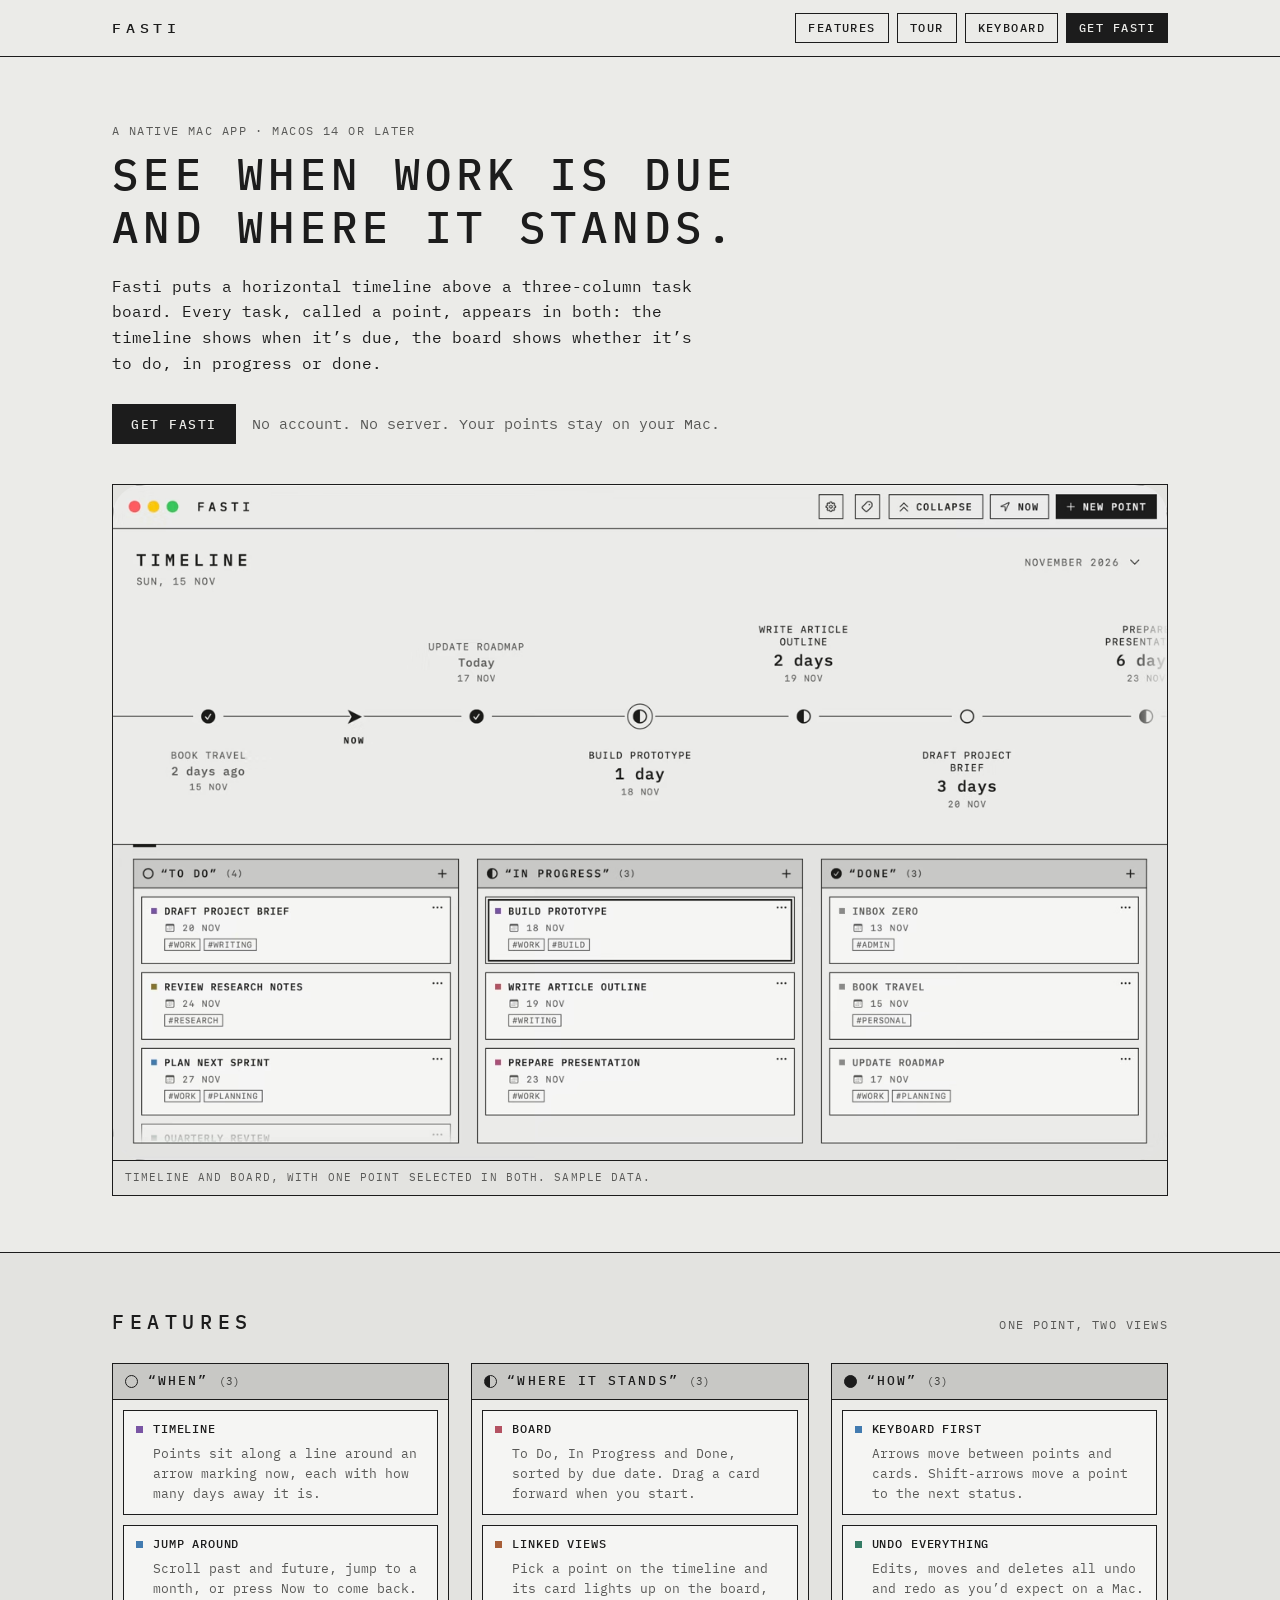
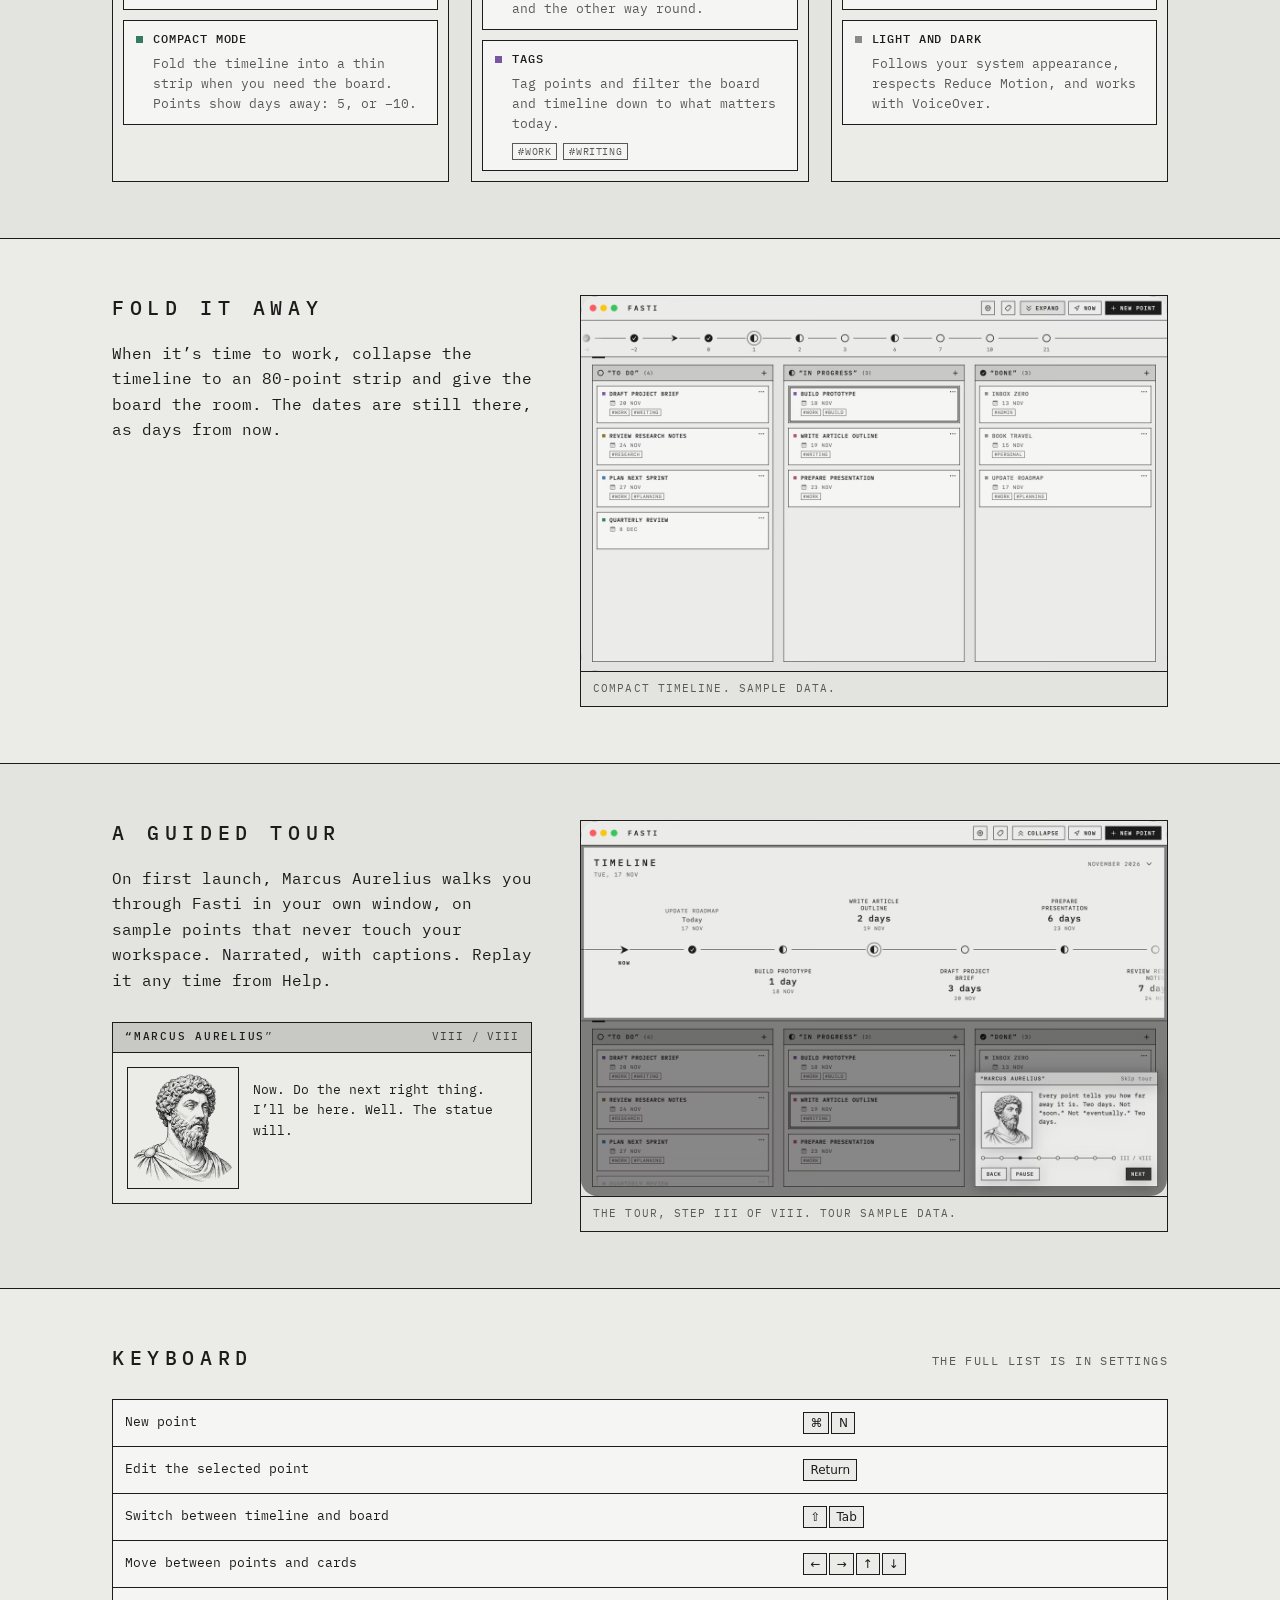
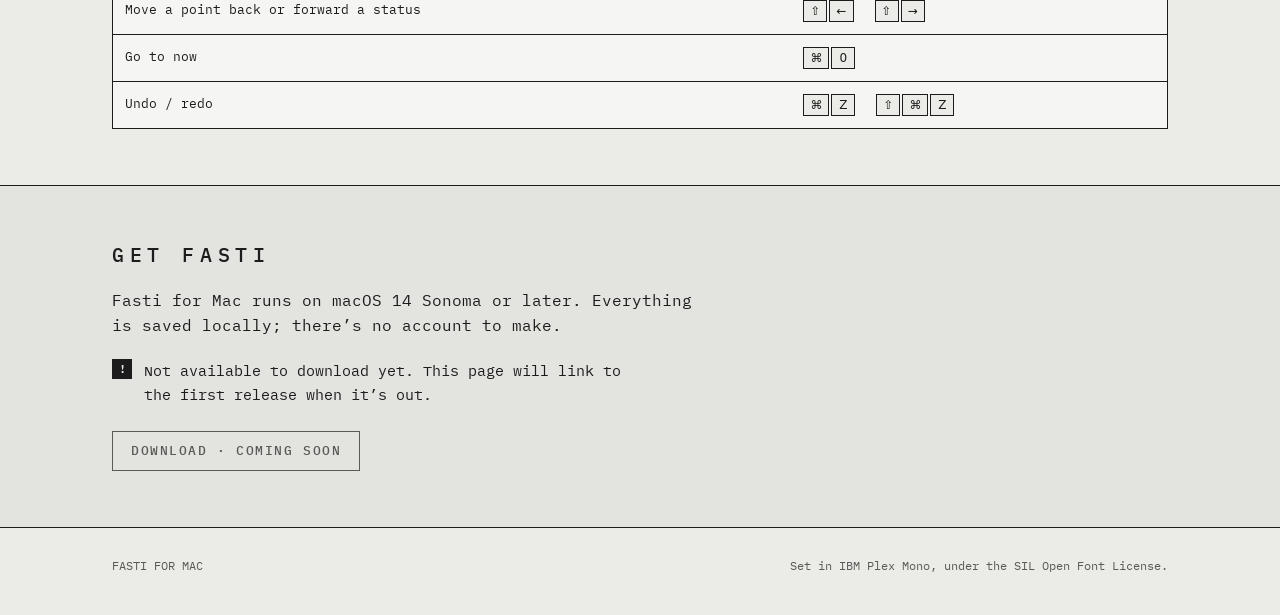
==== index.html @ 8b830833 "Back to the engraved Marcus, now also the icon The Marcus panel shows the engraved bust again, and t" ====
<!doctype html>
<html lang="en-AU">
<head>
  <meta charset="utf-8">
  <meta name="viewport" content="width=device-width, initial-scale=1">
  <title>Fasti for Mac</title>
  <meta name="description" content="Fasti is a native Mac app that puts a timeline and a task board side by side, so you can see when work is due and where it stands.">
  <meta name="theme-color" content="#ebebe8" media="(prefers-color-scheme: light)">
  <meta name="theme-color" content="#151515" media="(prefers-color-scheme: dark)">
  <link rel="canonical" href="https://dennisgrellmann.github.io/fasti/">
  <meta property="og:title" content="Fasti for Mac">
  <meta property="og:description" content="See when work is due and where it stands. A timeline and a task board in one native Mac app.">
  <meta property="og:type" content="website">
  <meta property="og:url" content="https://dennisgrellmann.github.io/fasti/">
  <meta property="og:site_name" content="Fasti for Mac">
  <meta property="og:locale" content="en_AU">
  <meta property="og:image" content="https://dennisgrellmann.github.io/fasti/assets/img/og-image.png">
  <meta property="og:image:type" content="image/png">
  <meta property="og:image:width" content="1200">
  <meta property="og:image:height" content="630">
  <meta property="og:image:alt" content="Fasti for Mac: “See when work is due and where it stands”, beside the app's timeline and board">
  <meta name="twitter:card" content="summary_large_image">
  <link rel="icon" type="image/png" href="assets/img/favicon-64.png">
  <link rel="apple-touch-icon" href="assets/img/apple-touch-icon.png">
  <link rel="preload" href="assets/fonts/IBMPlexMono-Regular-Latin1.woff2" as="font" type="font/woff2" crossorigin>
  <link rel="preload" href="assets/fonts/IBMPlexMono-Medium-Latin1.woff2" as="font" type="font/woff2" crossorigin>
  <link rel="stylesheet" href="assets/css/site.css">
</head>
<body>
  <a class="skip" href="#main">Skip to content</a>

  <header class="topbar">
    <div class="wrap">
      <a class="wordmark" href="./" aria-label="Fasti for Mac, home">Fasti</a>
      <nav aria-label="Sections">
        <a class="button" href="#features">Features</a>
        <a class="button" href="#tour">Tour</a>
        <a class="button" href="#keyboard">Keyboard</a>
        <a class="button prominent" href="#download">Get Fasti</a>
      </nav>
    </div>
  </header>

  <main id="main" tabindex="-1">
    <section class="hero">
      <div class="wrap">
        <p class="eyebrow">A native Mac app · macOS 14 or later</p>
        <h1>See when work is due and where it stands.</h1>
        <p class="lede">Fasti puts a horizontal timeline above a three-column task board. Every task, called a point, appears in both: the timeline shows when it’s due, the board shows whether it’s to do, in progress or done.</p>
        <div class="actions">
          <a class="button prominent large" href="#download">Get Fasti</a>
          <span class="muted">No account. No server. Your points stay on your Mac.</span>
        </div>
        <figure class="shot">
          <picture>
            <source media="(prefers-color-scheme: dark)" type="image/avif" srcset="assets/img/shots/board-dark-1280.avif 1280w, assets/img/shots/board-dark-2560.avif 2560w" sizes="(min-width: 1120px) 1056px, calc(100vw - 32px)">
            <source media="(prefers-color-scheme: dark)" srcset="assets/img/shots/board-dark-1280.png">
            <source type="image/avif" srcset="assets/img/shots/board-light-1280.avif 1280w, assets/img/shots/board-light-2560.avif 2560w" sizes="(min-width: 1120px) 1056px, calc(100vw - 32px)">
            <img src="assets/img/shots/board-light-1280.png" width="1280" height="820" fetchpriority="high"
                 alt="The Fasti window: a timeline of points such as Build prototype, 1 day, above To Do, In Progress and Done columns of cards. Build prototype is selected, so it is outlined on both the timeline and the board.">
          </picture>
          <figcaption>Timeline and board, with one point selected in both. Sample data.</figcaption>
        </figure>
      </div>
    </section>

    <section id="features" class="board-ground" aria-labelledby="features-title">
      <div class="wrap">
        <div class="section-head">
          <h2 id="features-title">Features</h2>
          <p class="eyebrow">One point, two views</p>
        </div>
        <div class="columns">
          <div class="column">
            <div class="column-head"><span class="marker" aria-hidden="true"></span><h3><span aria-hidden="true">“</span>When<span aria-hidden="true">”</span></h3><span class="count" aria-hidden="true">(3)</span></div>
            <div class="column-body">
              <article class="card"><h4><span class="swatch" style="--swatch: var(--lavender)"></span>Timeline</h4><p>Points sit along a line around an arrow marking now, each with how many days away it is.</p></article>
              <article class="card"><h4><span class="swatch" style="--swatch: var(--blue)"></span>Jump around</h4><p>Scroll past and future, jump to a month, or press Now to come back.</p></article>
              <article class="card"><h4><span class="swatch" style="--swatch: var(--mint)"></span>Compact mode</h4><p>Fold the timeline into a thin strip when you need the board. Points show days away: 5, or −10.</p></article>
            </div>
          </div>
          <div class="column">
            <div class="column-head"><span class="marker half" aria-hidden="true"></span><h3><span aria-hidden="true">“</span>Where it stands<span aria-hidden="true">”</span></h3><span class="count" aria-hidden="true">(3)</span></div>
            <div class="column-body">
              <article class="card"><h4><span class="swatch" style="--swatch: var(--coral)"></span>Board</h4><p>To Do, In Progress and Done, sorted by due date. Drag a card forward when you start.</p></article>
              <article class="card"><h4><span class="swatch" style="--swatch: var(--peach)"></span>Linked views</h4><p>Pick a point on the timeline and its card lights up on the board, and the other way round.</p></article>
              <article class="card"><h4><span class="swatch" style="--swatch: var(--lavender)"></span>Tags</h4><p>Tag points and filter the board and timeline down to what matters today.</p><div class="chips" aria-hidden="true"><span class="chip">#work</span><span class="chip">#writing</span></div></article>
            </div>
          </div>
          <div class="column">
            <div class="column-head"><span class="marker full" aria-hidden="true"></span><h3><span aria-hidden="true">“</span>How<span aria-hidden="true">”</span></h3><span class="count" aria-hidden="true">(3)</span></div>
            <div class="column-body">
              <article class="card"><h4><span class="swatch" style="--swatch: var(--blue)"></span>Keyboard first</h4><p>Arrows move between points and cards. Shift-arrows move a point to the next status.</p></article>
              <article class="card"><h4><span class="swatch" style="--swatch: var(--mint)"></span>Undo everything</h4><p>Edits, moves and deletes all undo and redo as you’d expect on a Mac.</p></article>
              <article class="card"><h4><span class="swatch" style="--swatch: var(--done-swatch)"></span>Light and dark</h4><p>Follows your system appearance, respects Reduce Motion, and works with VoiceOver.</p></article>
            </div>
          </div>
        </div>
      </div>
    </section>

    <section aria-labelledby="compact-title">
      <div class="wrap split">
        <div>
          <h2 id="compact-title">Fold it away</h2>
          <p class="lede">When it’s time to work, collapse the timeline to an 80-point strip and give the board the room. The dates are still there, as days from now.</p>
        </div>
        <figure class="shot">
          <picture>
            <source media="(prefers-color-scheme: dark)" type="image/avif" srcset="assets/img/shots/compact-dark-1280.avif 1280w, assets/img/shots/compact-dark-2560.avif 2560w" sizes="(min-width: 1120px) 588px, (min-width: 900px) 55vw, calc(100vw - 32px)">
            <source media="(prefers-color-scheme: dark)" srcset="assets/img/shots/compact-dark-1280.png">
            <source type="image/avif" srcset="assets/img/shots/compact-light-1280.avif 1280w, assets/img/shots/compact-light-2560.avif 2560w" sizes="(min-width: 1120px) 588px, (min-width: 900px) 55vw, calc(100vw - 32px)">
            <img src="assets/img/shots/compact-light-1280.png" width="1280" height="820" loading="lazy"
                 alt="Fasti with the timeline collapsed to a thin strip of day offsets, from −4 to 21, above the To Do, In Progress and Done columns">
          </picture>
          <figcaption>Compact timeline. Sample data.</figcaption>
        </figure>
      </div>
    </section>

    <section id="tour" class="board-ground" aria-labelledby="tour-title">
      <div class="wrap split">
        <div>
          <h2 id="tour-title">A guided tour</h2>
          <p class="lede">On first launch, Marcus Aurelius walks you through Fasti in your own window, on sample points that never touch your workspace. Narrated, with captions. Replay it any time from Help.</p>
          <div class="panel" style="margin-top: 28px">
            <div class="panel-head"><span><span aria-hidden="true">“</span>Marcus Aurelius<span aria-hidden="true">”</span></span><span><span aria-hidden="true">VIII / VIII</span><span class="visually-hidden">Step 8 of 8</span></span></div>
            <div class="panel-body">
              <img class="bust" src="assets/img/marcus.png" width="284" height="313" alt="Engraved bust of Marcus Aurelius" loading="lazy">
              <blockquote><p>Now. Do the next right thing. I’ll be here. Well. The statue will.</p></blockquote>
            </div>
          </div>
        </div>
        <figure class="shot">
          <picture>
            <source media="(prefers-color-scheme: dark)" type="image/avif" srcset="assets/img/shots/tour-dark-1280.avif 1280w, assets/img/shots/tour-dark-2560.avif 2560w" sizes="(min-width: 1120px) 588px, (min-width: 900px) 55vw, calc(100vw - 32px)">
            <source media="(prefers-color-scheme: dark)" srcset="assets/img/shots/tour-dark-1280.png">
            <source type="image/avif" srcset="assets/img/shots/tour-light-1280.avif 1280w, assets/img/shots/tour-light-2560.avif 2560w" sizes="(min-width: 1120px) 588px, (min-width: 900px) 55vw, calc(100vw - 32px)">
            <img src="assets/img/shots/tour-light-1280.png" width="1280" height="820" loading="lazy"
                 alt="The tour running in the main window: the timeline is lit while the board is dimmed, and Marcus Aurelius's panel in the bottom-right corner reads “Every point tells you how far away it is.”">
          </picture>
          <figcaption>The tour, step III of VIII. Tour sample data.</figcaption>
        </figure>
      </div>
    </section>

    <section id="keyboard" aria-labelledby="keyboard-title">
      <div class="wrap">
        <div class="section-head">
          <h2 id="keyboard-title">Keyboard</h2>
          <p class="eyebrow">The full list is in Settings</p>
        </div>
        <table class="keys" aria-labelledby="keyboard-title">
          <tbody>
            <tr><th scope="row">New point</th><td><span class="chord"><kbd><span aria-hidden="true">⌘</span><span class="visually-hidden">Command</span></kbd><kbd>N</kbd></span></td></tr>
            <tr><th scope="row">Edit the selected point</th><td><span class="chord"><kbd>Return</kbd></span></td></tr>
            <tr><th scope="row">Switch between timeline and board</th><td><span class="chord"><kbd><span aria-hidden="true">⇧</span><span class="visually-hidden">Shift</span></kbd><kbd>Tab</kbd></span></td></tr>
            <tr><th scope="row">Move between points and cards</th><td><span class="chord"><kbd><span aria-hidden="true">←</span><span class="visually-hidden">Left arrow</span></kbd><kbd><span aria-hidden="true">→</span><span class="visually-hidden">Right arrow</span></kbd><kbd><span aria-hidden="true">↑</span><span class="visually-hidden">Up arrow</span></kbd><kbd><span aria-hidden="true">↓</span><span class="visually-hidden">Down arrow</span></kbd></span></td></tr>
            <tr><th scope="row">Move a point back or forward a status</th><td><span class="chord"><kbd><span aria-hidden="true">⇧</span><span class="visually-hidden">Shift</span></kbd><kbd><span aria-hidden="true">←</span><span class="visually-hidden">Left arrow</span></kbd></span> <span class="visually-hidden">or</span> <span class="chord"><kbd><span aria-hidden="true">⇧</span><span class="visually-hidden">Shift</span></kbd><kbd><span aria-hidden="true">→</span><span class="visually-hidden">Right arrow</span></kbd></span></td></tr>
            <tr><th scope="row">Go to now</th><td><span class="chord"><kbd><span aria-hidden="true">⌘</span><span class="visually-hidden">Command</span></kbd><kbd>0</kbd></span></td></tr>
            <tr><th scope="row">Undo / redo</th><td><span class="chord"><kbd><span aria-hidden="true">⌘</span><span class="visually-hidden">Command</span></kbd><kbd>Z</kbd></span> <span class="visually-hidden">, and for redo</span> <span class="chord"><kbd><span aria-hidden="true">⇧</span><span class="visually-hidden">Shift</span></kbd><kbd><span aria-hidden="true">⌘</span><span class="visually-hidden">Command</span></kbd><kbd>Z</kbd></span></td></tr>
          </tbody>
        </table>
      </div>
    </section>

    <section id="download" class="board-ground" aria-labelledby="download-title">
      <div class="wrap">
        <h2 id="download-title">Get Fasti</h2>
        <p class="lede">Fasti for Mac runs on macOS 14 Sonoma or later. Everything is saved locally; there’s no account to make.</p>
        <div class="notice">
          <span class="badge" aria-hidden="true">!</span>
          <p>Not available to download yet. This page will link to the first release when it’s out.</p>
        </div>
        <div class="actions" style="margin-top: 24px">
          <a class="button large" aria-disabled="true" role="link">Download · coming soon</a>
        </div>
      </div>
    </section>
  </main>

  <footer>
    <div class="wrap">
      <p class="caps">Fasti for Mac</p>
      <p>Set in IBM Plex Mono, under the SIL Open Font License.</p>
    </div>
  </footer>
</body>
</html>
---- assets/css/site.css ----
/* Fasti for Mac — site styles.
   Tokens and type mirror the app's classical restyle (FastiPalette.swift, FastiType.swift).
   Rules: one family (IBM Plex Mono), square corners, 1px ink rules, no shadows, no gradients.
   Fonts are IBM's own Latin1 WOFF2 subsets (@ibm/plex-mono 2.5.0, fonts/split/woff2), unmodified. */

@font-face { font-family: "IBM Plex Mono"; src: url("../fonts/IBMPlexMono-Regular-Latin1.woff2") format("woff2"); font-weight: 400; font-display: swap; }
@font-face { font-family: "IBM Plex Mono"; src: url("../fonts/IBMPlexMono-Medium-Latin1.woff2") format("woff2"); font-weight: 500; font-display: swap; }
@font-face { font-family: "IBM Plex Mono"; src: url("../fonts/IBMPlexMono-SemiBold-Latin1.woff2") format("woff2"); font-weight: 600; font-display: swap; }

:root {
  color-scheme: light dark;
  --paper: #ebebe8;
  --board: #e3e3e0;
  --card: #f5f5f3;
  --bar: #c8c8c5;
  --ink: #1c1c1c;
  --muted: #595957;
  --bar-muted: #3f3f3d;
  --hover: #dcdcd9;
  --done-swatch: #8a8a87;
  /* Point colours appear only as small squares, as on the app's cards. */
  --lavender: #7955a4;
  --mint: #347b64;
  --peach: #a75e37;
  --blue: #427bb0;
  --coral: #b45262;

  --font: "IBM Plex Mono", ui-monospace, "SF Mono", Menlo, monospace;
  --gutter: 16px;
  --measure: 1120px;
}

@media (prefers-color-scheme: dark) {
  :root {
    --paper: #151515;
    --board: #111111;
    --card: #1d1d1c;
    --bar: #2c2c2a;
    --ink: #e6e6e2;
    --muted: #a3a39e;
    --bar-muted: #b4b4af;
    --hover: #262625;
    --done-swatch: #6e6e6a;
    --lavender: #c9afff;
    --mint: #a3e8cd;
    --peach: #ffbd9c;
    --blue: #a4caff;
    --coral: #ff9eaa;
  }
}

*, *::before, *::after { box-sizing: border-box; }

html { -webkit-text-size-adjust: 100%; scroll-padding-top: 72px; background: var(--paper); }

body {
  margin: 0;
  background: var(--paper);
  color: var(--ink);
  font-family: var(--font);
  font-size: 15px;
  line-height: 1.6;
  -webkit-font-smoothing: antialiased;
}

img { display: block; max-width: 100%; height: auto; }

a { color: inherit; text-underline-offset: 3px; text-decoration-thickness: 1px; }

:focus-visible { outline: 2px solid var(--ink); outline-offset: 2px; }
main:focus { outline: none; }

.skip { position: absolute; left: -9999px; }
.skip:focus { left: var(--gutter); top: 8px; z-index: 10; background: var(--paper); padding: 4px 8px; border: 1px solid var(--ink); }

/* Uppercase is visual only: the DOM keeps sentence case for screen readers. */
.caps { text-transform: uppercase; }

/* Read by screen readers, not drawn: spoken names for keycap symbols and the like. */
.visually-hidden {
  position: absolute; width: 1px; height: 1px; padding: 0; margin: -1px;
  overflow: hidden; clip: rect(0 0 0 0); clip-path: inset(50%); white-space: nowrap; border: 0;
}

.wrap { max-width: var(--measure); margin: 0 auto; padding: 0 var(--gutter); }
@media (min-width: 720px) { :root { --gutter: 32px; } }

/* ---------- Top bar: the app's toolbar ---------- */

.topbar {
  position: sticky; top: 0; z-index: 5;
  background: var(--paper);
  border-bottom: 1px solid var(--ink);
}
.topbar .wrap { display: flex; align-items: center; gap: 12px; min-height: 56px; }
.wordmark {
  font-size: 15px; font-weight: 500; letter-spacing: 0.32em;
  text-transform: uppercase; text-decoration: none; margin-right: auto;
}
.topbar nav { display: flex; gap: 8px; }
.topbar nav .button:not(.prominent) { display: none; }
@media (min-width: 720px) { .topbar nav .button:not(.prominent) { display: inline-flex; } }

/* ---------- Buttons: FastiButtonStyle ---------- */

.button {
  display: inline-flex; align-items: center; justify-content: center; gap: 8px;
  height: 30px; padding: 0 12px;
  border: 1px solid var(--ink); border-radius: 0;
  background: var(--paper); color: var(--ink);
  font: 500 12px/1 var(--font); letter-spacing: 0.12em; text-transform: uppercase;
  text-decoration: none; cursor: pointer; white-space: nowrap;
}
.button:hover { background: var(--hover); }
.button.prominent { background: var(--ink); color: var(--paper); }
.button.prominent:hover { background: var(--muted); border-color: var(--muted); }
.button[aria-disabled="true"] { color: var(--muted); border-color: var(--muted); background: transparent; cursor: default; }
.button.large { height: 40px; padding: 0 18px; font-size: 13px; }

/* ---------- Headings and labels ---------- */

.eyebrow {
  margin: 0 0 8px; color: var(--muted);
  font-size: 12px; letter-spacing: 0.12em; text-transform: uppercase;
}
h1, h2, h3, h4 { font-weight: 500; text-transform: uppercase; margin: 0; text-wrap: balance; }
h1 { font-size: clamp(26px, 5vw, 44px); line-height: 1.2; letter-spacing: 0.12em; }
h2 { font-size: 20px; letter-spacing: 0.28em; line-height: 1.3; }
h3, h4 { font-size: 12px; letter-spacing: 0.07em; line-height: 1.4; }
.lede { max-width: 60ch; margin: 20px 0 0; font-size: 16px; }
.muted { color: var(--muted); }

/* ---------- Sections ---------- */

section { padding: 56px 0; border-bottom: 1px solid var(--ink); }
section.board-ground { background: var(--board); }
.section-head { display: flex; flex-wrap: wrap; align-items: baseline; justify-content: space-between; gap: 8px 24px; margin-bottom: 28px; }
.section-head p { margin: 0; }

.hero { padding-top: 64px; }
.hero .actions { display: flex; flex-wrap: wrap; align-items: center; gap: 12px 16px; margin-top: 28px; }

/* Screenshots sit in a plain 1px ink frame, square, no shadow. */
.shot { margin: 40px 0 0; border: 1px solid var(--ink); background: var(--board); }
.shot img { width: 100%; }
/* Captures include the desktop behind the window's rounded corners. Masking them to the window's
   own corner (about 36pt on a 1280pt window) shows the window as it is; the frame stays square. */
.shot picture img { border-radius: 2.82% / 4.4%; }
figcaption { padding: 8px 12px; border-top: 1px solid var(--ink); color: var(--muted); font-size: 11px; letter-spacing: 0.1em; text-transform: uppercase; }

/* ---------- Columns and cards: BoardColumnView, TaskCardView ---------- */

.columns { display: grid; gap: 22px; grid-template-columns: 1fr; }
@media (min-width: 900px) { .columns { grid-template-columns: repeat(3, 1fr); } }

.column { border: 1px solid var(--ink); background: var(--paper); }
.column-head {
  display: flex; align-items: center; gap: 10px; height: 36px; padding: 0 12px;
  background: var(--bar); border-bottom: 1px solid var(--ink);
}
.column-head h3 { font-size: 13px; letter-spacing: 0.16em; }
.column-head .count { color: var(--bar-muted); font-size: 11px; }
.column-body { display: grid; gap: 10px; padding: 10px; }

.card { background: var(--card); border: 1px solid var(--ink); padding: 10px 12px; }
.card h4 { display: flex; align-items: center; gap: 10px; }
.card p { margin: 6px 0 0 17px; color: var(--muted); font-size: 13px; line-height: 1.55; }
.swatch { flex: none; width: 7px; height: 7px; background: var(--swatch, var(--lavender)); }

/* Status markers: StatusMarker. To do = hollow, in progress = half, done = filled. */
.marker { flex: none; width: 13px; height: 13px; border-radius: 50%; border: 1.5px solid var(--ink); }
.marker.half { background: linear-gradient(90deg, var(--ink) 50%, transparent 50%); }
.marker.full { background: var(--ink); }

.chips { display: flex; flex-wrap: wrap; gap: 6px; margin: 8px 0 0 17px; }
.chip { border: 1px solid var(--muted); color: var(--muted); padding: 0 5px; font-size: 10px; letter-spacing: 0.06em; text-transform: uppercase; line-height: 15px; }

/* ---------- Split rows ---------- */

.split { display: grid; gap: 32px; align-items: start; }
@media (min-width: 900px) { .split { grid-template-columns: 5fr 7fr; gap: 48px; } }
.split .shot { margin-top: 0; }

/* ---------- Marcus panel: TourView's MarcusPanel ---------- */

.panel { border: 1px solid var(--ink); background: var(--paper); max-width: 440px; }
.panel-head {
  display: flex; justify-content: space-between; align-items: center; height: 30px; padding: 0 12px;
  background: var(--bar); border-bottom: 1px solid var(--ink);
  font-size: 11px; font-weight: 500; letter-spacing: 0.16em; text-transform: uppercase;
}
.panel-head span:last-child { color: var(--bar-muted); font-weight: 400; letter-spacing: 0.08em; text-transform: none; }
.panel-body { display: flex; gap: 14px; padding: 14px; }
.bust { flex: none; width: 112px; padding: 6px; background: #ebebe8; border: 1px solid var(--ink); }
.panel-body blockquote { margin: 0; font-size: 13px; line-height: 1.6; }

/* ---------- Keyboard: the shortcuts page ---------- */

.keys { width: 100%; border-collapse: collapse; border: 1px solid var(--ink); background: var(--card); }
.keys th, .keys td { text-align: left; padding: 10px 12px; border-bottom: 1px solid var(--ink); vertical-align: middle; }
.keys th { font-weight: 400; font-size: 13px; }
.keys tr:last-child th, .keys tr:last-child td { border-bottom: 0; }
/* A chord (⇧⌘Z) never breaks across lines; alternatives may. */
.chord { display: inline-block; white-space: nowrap; margin-right: 10px; }
.chord:last-child { margin-right: 0; }
kbd {
  display: inline-block; min-width: 24px; padding: 1px 6px; margin: 2px 2px 2px 0;
  border: 1px solid var(--ink); background: var(--paper);
  /* Plex Mono lacks some key glyphs (⎋ ⌫), so keycaps use the system face, as in the app. */
  font: 12px/18px -apple-system, system-ui, sans-serif; text-align: center;
}

/* ---------- Download ---------- */

.notice { display: flex; gap: 12px; align-items: flex-start; max-width: 60ch; margin-top: 20px; }
.notice .badge { flex: none; width: 20px; height: 20px; background: var(--ink); color: var(--paper); font-weight: 600; text-align: center; line-height: 20px; font-size: 12px; }
.notice p { margin: 0; }

/* ---------- Footer ---------- */

footer { padding: 28px 0 40px; color: var(--muted); font-size: 12px; }
footer .wrap { display: flex; flex-wrap: wrap; gap: 8px 24px; justify-content: space-between; }
footer p { margin: 0; }
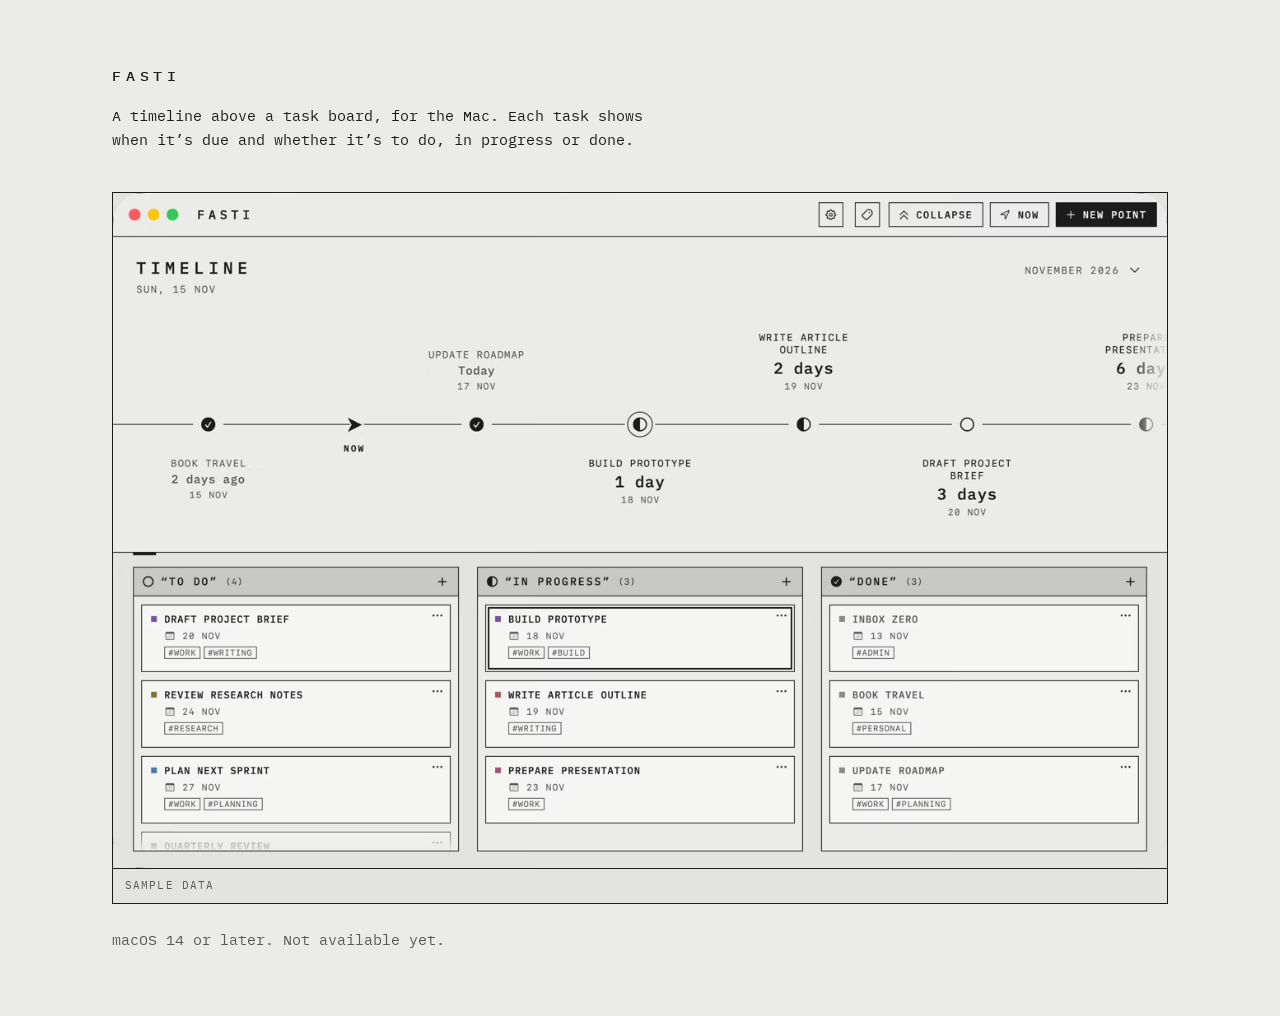
==== commit 7f863230: "Strip the site to the core: one line, one screenshot, availability Co-Authored-By: Claude Opus 5.5 <" ====
--- a/index.html
+++ b/index.html
@@ -4,21 +4,19 @@
   <meta charset="utf-8">
   <meta name="viewport" content="width=device-width, initial-scale=1">
   <title>Fasti for Mac</title>
-  <meta name="description" content="Fasti is a native Mac app that puts a timeline and a task board side by side, so you can see when work is due and where it stands.">
+  <meta name="description" content="A Mac app with a timeline above a task board. Each task shows when it’s due and whether it’s to do, in progress or done.">
   <meta name="theme-color" content="#ebebe8" media="(prefers-color-scheme: light)">
   <meta name="theme-color" content="#151515" media="(prefers-color-scheme: dark)">
   <link rel="canonical" href="https://dennisgrellmann.github.io/fasti/">
   <meta property="og:title" content="Fasti for Mac">
-  <meta property="og:description" content="See when work is due and where it stands. A timeline and a task board in one native Mac app.">
+  <meta property="og:description" content="A timeline above a task board, in one Mac app.">
   <meta property="og:type" content="website">
   <meta property="og:url" content="https://dennisgrellmann.github.io/fasti/">
-  <meta property="og:site_name" content="Fasti for Mac">
   <meta property="og:locale" content="en_AU">
   <meta property="og:image" content="https://dennisgrellmann.github.io/fasti/assets/img/og-image.png">
-  <meta property="og:image:type" content="image/png">
   <meta property="og:image:width" content="1200">
   <meta property="og:image:height" content="630">
-  <meta property="og:image:alt" content="Fasti for Mac: “See when work is due and where it stands”, beside the app's timeline and board">
+  <meta property="og:image:alt" content="Fasti for Mac beside the app's timeline and board">
   <meta name="twitter:card" content="summary_large_image">
   <link rel="icon" type="image/png" href="assets/img/favicon-64.png">
   <link rel="apple-touch-icon" href="assets/img/apple-touch-icon.png">
@@ -27,163 +25,22 @@
   <link rel="stylesheet" href="assets/css/site.css">
 </head>
 <body>
-  <a class="skip" href="#main">Skip to content</a>
+  <main class="wrap">
+    <h1>Fasti</h1>
+    <p>A timeline above a task board, for the Mac. Each task shows when it’s due and whether it’s to do, in progress or done.</p>
 
-  <header class="topbar">
-    <div class="wrap">
-      <a class="wordmark" href="./" aria-label="Fasti for Mac, home">Fasti</a>
-      <nav aria-label="Sections">
-        <a class="button" href="#features">Features</a>
-        <a class="button" href="#tour">Tour</a>
-        <a class="button" href="#keyboard">Keyboard</a>
-        <a class="button prominent" href="#download">Get Fasti</a>
-      </nav>
-    </div>
-  </header>
+    <figure class="shot">
+      <picture>
+        <source media="(prefers-color-scheme: dark)" type="image/avif" srcset="assets/img/shots/board-dark-1280.avif 1280w, assets/img/shots/board-dark-2560.avif 2560w" sizes="(min-width: 1120px) 1056px, calc(100vw - 32px)">
+        <source media="(prefers-color-scheme: dark)" srcset="assets/img/shots/board-dark-1280.png">
+        <source type="image/avif" srcset="assets/img/shots/board-light-1280.avif 1280w, assets/img/shots/board-light-2560.avif 2560w" sizes="(min-width: 1120px) 1056px, calc(100vw - 32px)">
+        <img src="assets/img/shots/board-light-1280.png" width="1280" height="820" fetchpriority="high"
+             alt="The Fasti window: a timeline of tasks above To Do, In Progress and Done columns of cards.">
+      </picture>
+      <figcaption>Sample data</figcaption>
+    </figure>
 
-  <main id="main" tabindex="-1">
-    <section class="hero">
-      <div class="wrap">
-        <p class="eyebrow">A native Mac app · macOS 14 or later</p>
-        <h1>See when work is due and where it stands.</h1>
-        <p class="lede">Fasti puts a horizontal timeline above a three-column task board. Every task, called a point, appears in both: the timeline shows when it’s due, the board shows whether it’s to do, in progress or done.</p>
-        <div class="actions">
-          <a class="button prominent large" href="#download">Get Fasti</a>
-          <span class="muted">No account. No server. Your points stay on your Mac.</span>
-        </div>
-        <figure class="shot">
-          <picture>
-            <source media="(prefers-color-scheme: dark)" type="image/avif" srcset="assets/img/shots/board-dark-1280.avif 1280w, assets/img/shots/board-dark-2560.avif 2560w" sizes="(min-width: 1120px) 1056px, calc(100vw - 32px)">
-            <source media="(prefers-color-scheme: dark)" srcset="assets/img/shots/board-dark-1280.png">
-            <source type="image/avif" srcset="assets/img/shots/board-light-1280.avif 1280w, assets/img/shots/board-light-2560.avif 2560w" sizes="(min-width: 1120px) 1056px, calc(100vw - 32px)">
-            <img src="assets/img/shots/board-light-1280.png" width="1280" height="820" fetchpriority="high"
-                 alt="The Fasti window: a timeline of points such as Build prototype, 1 day, above To Do, In Progress and Done columns of cards. Build prototype is selected, so it is outlined on both the timeline and the board.">
-          </picture>
-          <figcaption>Timeline and board, with one point selected in both. Sample data.</figcaption>
-        </figure>
-      </div>
-    </section>
-
-    <section id="features" class="board-ground" aria-labelledby="features-title">
-      <div class="wrap">
-        <div class="section-head">
-          <h2 id="features-title">Features</h2>
-          <p class="eyebrow">One point, two views</p>
-        </div>
-        <div class="columns">
-          <div class="column">
-            <div class="column-head"><span class="marker" aria-hidden="true"></span><h3><span aria-hidden="true">“</span>When<span aria-hidden="true">”</span></h3><span class="count" aria-hidden="true">(3)</span></div>
-            <div class="column-body">
-              <article class="card"><h4><span class="swatch" style="--swatch: var(--lavender)"></span>Timeline</h4><p>Points sit along a line around an arrow marking now, each with how many days away it is.</p></article>
-              <article class="card"><h4><span class="swatch" style="--swatch: var(--blue)"></span>Jump around</h4><p>Scroll past and future, jump to a month, or press Now to come back.</p></article>
-              <article class="card"><h4><span class="swatch" style="--swatch: var(--mint)"></span>Compact mode</h4><p>Fold the timeline into a thin strip when you need the board. Points show days away: 5, or −10.</p></article>
-            </div>
-          </div>
-          <div class="column">
-            <div class="column-head"><span class="marker half" aria-hidden="true"></span><h3><span aria-hidden="true">“</span>Where it stands<span aria-hidden="true">”</span></h3><span class="count" aria-hidden="true">(3)</span></div>
-            <div class="column-body">
-              <article class="card"><h4><span class="swatch" style="--swatch: var(--coral)"></span>Board</h4><p>To Do, In Progress and Done, sorted by due date. Drag a card forward when you start.</p></article>
-              <article class="card"><h4><span class="swatch" style="--swatch: var(--peach)"></span>Linked views</h4><p>Pick a point on the timeline and its card lights up on the board, and the other way round.</p></article>
-              <article class="card"><h4><span class="swatch" style="--swatch: var(--lavender)"></span>Tags</h4><p>Tag points and filter the board and timeline down to what matters today.</p><div class="chips" aria-hidden="true"><span class="chip">#work</span><span class="chip">#writing</span></div></article>
-            </div>
-          </div>
-          <div class="column">
-            <div class="column-head"><span class="marker full" aria-hidden="true"></span><h3><span aria-hidden="true">“</span>How<span aria-hidden="true">”</span></h3><span class="count" aria-hidden="true">(3)</span></div>
-            <div class="column-body">
-              <article class="card"><h4><span class="swatch" style="--swatch: var(--blue)"></span>Keyboard first</h4><p>Arrows move between points and cards. Shift-arrows move a point to the next status.</p></article>
-              <article class="card"><h4><span class="swatch" style="--swatch: var(--mint)"></span>Undo everything</h4><p>Edits, moves and deletes all undo and redo as you’d expect on a Mac.</p></article>
-              <article class="card"><h4><span class="swatch" style="--swatch: var(--done-swatch)"></span>Light and dark</h4><p>Follows your system appearance, respects Reduce Motion, and works with VoiceOver.</p></article>
-            </div>
-          </div>
-        </div>
-      </div>
-    </section>
-
-    <section aria-labelledby="compact-title">
-      <div class="wrap split">
-        <div>
-          <h2 id="compact-title">Fold it away</h2>
-          <p class="lede">When it’s time to work, collapse the timeline to an 80-point strip and give the board the room. The dates are still there, as days from now.</p>
-        </div>
-        <figure class="shot">
-          <picture>
-            <source media="(prefers-color-scheme: dark)" type="image/avif" srcset="assets/img/shots/compact-dark-1280.avif 1280w, assets/img/shots/compact-dark-2560.avif 2560w" sizes="(min-width: 1120px) 588px, (min-width: 900px) 55vw, calc(100vw - 32px)">
-            <source media="(prefers-color-scheme: dark)" srcset="assets/img/shots/compact-dark-1280.png">
-            <source type="image/avif" srcset="assets/img/shots/compact-light-1280.avif 1280w, assets/img/shots/compact-light-2560.avif 2560w" sizes="(min-width: 1120px) 588px, (min-width: 900px) 55vw, calc(100vw - 32px)">
-            <img src="assets/img/shots/compact-light-1280.png" width="1280" height="820" loading="lazy"
-                 alt="Fasti with the timeline collapsed to a thin strip of day offsets, from −4 to 21, above the To Do, In Progress and Done columns">
-          </picture>
-          <figcaption>Compact timeline. Sample data.</figcaption>
-        </figure>
-      </div>
-    </section>
-
-    <section id="tour" class="board-ground" aria-labelledby="tour-title">
-      <div class="wrap split">
-        <div>
-          <h2 id="tour-title">A guided tour</h2>
-          <p class="lede">On first launch, Marcus Aurelius walks you through Fasti in your own window, on sample points that never touch your workspace. Narrated, with captions. Replay it any time from Help.</p>
-          <div class="panel" style="margin-top: 28px">
-            <div class="panel-head"><span><span aria-hidden="true">“</span>Marcus Aurelius<span aria-hidden="true">”</span></span><span><span aria-hidden="true">VIII / VIII</span><span class="visually-hidden">Step 8 of 8</span></span></div>
-            <div class="panel-body">
-              <img class="bust" src="assets/img/marcus.png" width="284" height="313" alt="Engraved bust of Marcus Aurelius" loading="lazy">
-              <blockquote><p>Now. Do the next right thing. I’ll be here. Well. The statue will.</p></blockquote>
-            </div>
-          </div>
-        </div>
-        <figure class="shot">
-          <picture>
-            <source media="(prefers-color-scheme: dark)" type="image/avif" srcset="assets/img/shots/tour-dark-1280.avif 1280w, assets/img/shots/tour-dark-2560.avif 2560w" sizes="(min-width: 1120px) 588px, (min-width: 900px) 55vw, calc(100vw - 32px)">
-            <source media="(prefers-color-scheme: dark)" srcset="assets/img/shots/tour-dark-1280.png">
-            <source type="image/avif" srcset="assets/img/shots/tour-light-1280.avif 1280w, assets/img/shots/tour-light-2560.avif 2560w" sizes="(min-width: 1120px) 588px, (min-width: 900px) 55vw, calc(100vw - 32px)">
-            <img src="assets/img/shots/tour-light-1280.png" width="1280" height="820" loading="lazy"
-                 alt="The tour running in the main window: the timeline is lit while the board is dimmed, and Marcus Aurelius's panel in the bottom-right corner reads “Every point tells you how far away it is.”">
-          </picture>
-          <figcaption>The tour, step III of VIII. Tour sample data.</figcaption>
-        </figure>
-      </div>
-    </section>
-
-    <section id="keyboard" aria-labelledby="keyboard-title">
-      <div class="wrap">
-        <div class="section-head">
-          <h2 id="keyboard-title">Keyboard</h2>
-          <p class="eyebrow">The full list is in Settings</p>
-        </div>
-        <table class="keys" aria-labelledby="keyboard-title">
-          <tbody>
-            <tr><th scope="row">New point</th><td><span class="chord"><kbd><span aria-hidden="true">⌘</span><span class="visually-hidden">Command</span></kbd><kbd>N</kbd></span></td></tr>
-            <tr><th scope="row">Edit the selected point</th><td><span class="chord"><kbd>Return</kbd></span></td></tr>
-            <tr><th scope="row">Switch between timeline and board</th><td><span class="chord"><kbd><span aria-hidden="true">⇧</span><span class="visually-hidden">Shift</span></kbd><kbd>Tab</kbd></span></td></tr>
-            <tr><th scope="row">Move between points and cards</th><td><span class="chord"><kbd><span aria-hidden="true">←</span><span class="visually-hidden">Left arrow</span></kbd><kbd><span aria-hidden="true">→</span><span class="visually-hidden">Right arrow</span></kbd><kbd><span aria-hidden="true">↑</span><span class="visually-hidden">Up arrow</span></kbd><kbd><span aria-hidden="true">↓</span><span class="visually-hidden">Down arrow</span></kbd></span></td></tr>
-            <tr><th scope="row">Move a point back or forward a status</th><td><span class="chord"><kbd><span aria-hidden="true">⇧</span><span class="visually-hidden">Shift</span></kbd><kbd><span aria-hidden="true">←</span><span class="visually-hidden">Left arrow</span></kbd></span> <span class="visually-hidden">or</span> <span class="chord"><kbd><span aria-hidden="true">⇧</span><span class="visually-hidden">Shift</span></kbd><kbd><span aria-hidden="true">→</span><span class="visually-hidden">Right arrow</span></kbd></span></td></tr>
-            <tr><th scope="row">Go to now</th><td><span class="chord"><kbd><span aria-hidden="true">⌘</span><span class="visually-hidden">Command</span></kbd><kbd>0</kbd></span></td></tr>
-            <tr><th scope="row">Undo / redo</th><td><span class="chord"><kbd><span aria-hidden="true">⌘</span><span class="visually-hidden">Command</span></kbd><kbd>Z</kbd></span> <span class="visually-hidden">, and for redo</span> <span class="chord"><kbd><span aria-hidden="true">⇧</span><span class="visually-hidden">Shift</span></kbd><kbd><span aria-hidden="true">⌘</span><span class="visually-hidden">Command</span></kbd><kbd>Z</kbd></span></td></tr>
-          </tbody>
-        </table>
-      </div>
-    </section>
-
-    <section id="download" class="board-ground" aria-labelledby="download-title">
-      <div class="wrap">
-        <h2 id="download-title">Get Fasti</h2>
-        <p class="lede">Fasti for Mac runs on macOS 14 Sonoma or later. Everything is saved locally; there’s no account to make.</p>
-        <div class="notice">
-          <span class="badge" aria-hidden="true">!</span>
-          <p>Not available to download yet. This page will link to the first release when it’s out.</p>
-        </div>
-        <div class="actions" style="margin-top: 24px">
-          <a class="button large" aria-disabled="true" role="link">Download · coming soon</a>
-        </div>
-      </div>
-    </section>
+    <p class="muted">macOS 14 or later. Not available yet.</p>
   </main>
-
-  <footer>
-    <div class="wrap">
-      <p class="caps">Fasti for Mac</p>
-      <p>Set in IBM Plex Mono, under the SIL Open Font License.</p>
-    </div>
-  </footer>
 </body>
 </html>
--- a/assets/css/site.css
+++ b/assets/css/site.css
@@ -1,223 +1,65 @@
 /* Fasti for Mac — site styles.
-   Tokens and type mirror the app's classical restyle (FastiPalette.swift, FastiType.swift).
-   Rules: one family (IBM Plex Mono), square corners, 1px ink rules, no shadows, no gradients.
-   Fonts are IBM's own Latin1 WOFF2 subsets (@ibm/plex-mono 2.5.0, fonts/split/woff2), unmodified. */
+   Tokens and type mirror the app (FastiPalette.swift, FastiType.swift).
+   One family (IBM Plex Mono), square corners, 1px ink rules, no shadows, no gradients.
+   Fonts are IBM's own Latin1 WOFF2 subsets (@ibm/plex-mono 2.5.0), unmodified. */
 
 @font-face { font-family: "IBM Plex Mono"; src: url("../fonts/IBMPlexMono-Regular-Latin1.woff2") format("woff2"); font-weight: 400; font-display: swap; }
 @font-face { font-family: "IBM Plex Mono"; src: url("../fonts/IBMPlexMono-Medium-Latin1.woff2") format("woff2"); font-weight: 500; font-display: swap; }
-@font-face { font-family: "IBM Plex Mono"; src: url("../fonts/IBMPlexMono-SemiBold-Latin1.woff2") format("woff2"); font-weight: 600; font-display: swap; }
 
 :root {
   color-scheme: light dark;
   --paper: #ebebe8;
   --board: #e3e3e0;
-  --card: #f5f5f3;
-  --bar: #c8c8c5;
   --ink: #1c1c1c;
   --muted: #595957;
-  --bar-muted: #3f3f3d;
-  --hover: #dcdcd9;
-  --done-swatch: #8a8a87;
-  /* Point colours appear only as small squares, as on the app's cards. */
-  --lavender: #7955a4;
-  --mint: #347b64;
-  --peach: #a75e37;
-  --blue: #427bb0;
-  --coral: #b45262;
-
   --font: "IBM Plex Mono", ui-monospace, "SF Mono", Menlo, monospace;
   --gutter: 16px;
-  --measure: 1120px;
 }
 
 @media (prefers-color-scheme: dark) {
   :root {
     --paper: #151515;
     --board: #111111;
-    --card: #1d1d1c;
-    --bar: #2c2c2a;
     --ink: #e6e6e2;
     --muted: #a3a39e;
-    --bar-muted: #b4b4af;
-    --hover: #262625;
-    --done-swatch: #6e6e6a;
-    --lavender: #c9afff;
-    --mint: #a3e8cd;
-    --peach: #ffbd9c;
-    --blue: #a4caff;
-    --coral: #ff9eaa;
   }
 }
 
+@media (min-width: 720px) { :root { --gutter: 32px; } }
+
 *, *::before, *::after { box-sizing: border-box; }
 
-html { -webkit-text-size-adjust: 100%; scroll-padding-top: 72px; background: var(--paper); }
+html { -webkit-text-size-adjust: 100%; background: var(--paper); }
 
 body {
   margin: 0;
   background: var(--paper);
   color: var(--ink);
-  font-family: var(--font);
-  font-size: 15px;
-  line-height: 1.6;
+  font: 15px/1.6 var(--font);
   -webkit-font-smoothing: antialiased;
 }
 
 img { display: block; max-width: 100%; height: auto; }
 
-a { color: inherit; text-underline-offset: 3px; text-decoration-thickness: 1px; }
+.wrap { max-width: 1120px; margin: 0 auto; padding: 64px var(--gutter); }
 
-:focus-visible { outline: 2px solid var(--ink); outline-offset: 2px; }
-main:focus { outline: none; }
-
-.skip { position: absolute; left: -9999px; }
-.skip:focus { left: var(--gutter); top: 8px; z-index: 10; background: var(--paper); padding: 4px 8px; border: 1px solid var(--ink); }
-
-/* Uppercase is visual only: the DOM keeps sentence case for screen readers. */
-.caps { text-transform: uppercase; }
-
-/* Read by screen readers, not drawn: spoken names for keycap symbols and the like. */
-.visually-hidden {
-  position: absolute; width: 1px; height: 1px; padding: 0; margin: -1px;
-  overflow: hidden; clip: rect(0 0 0 0); clip-path: inset(50%); white-space: nowrap; border: 0;
+h1 {
+  margin: 0;
+  font-size: 15px; font-weight: 500; line-height: 1.6;
+  letter-spacing: 0.32em; text-transform: uppercase;
 }
 
-.wrap { max-width: var(--measure); margin: 0 auto; padding: 0 var(--gutter); }
-@media (min-width: 720px) { :root { --gutter: 32px; } }
-
-/* ---------- Top bar: the app's toolbar ---------- */
-
-.topbar {
-  position: sticky; top: 0; z-index: 5;
-  background: var(--paper);
-  border-bottom: 1px solid var(--ink);
-}
-.topbar .wrap { display: flex; align-items: center; gap: 12px; min-height: 56px; }
-.wordmark {
-  font-size: 15px; font-weight: 500; letter-spacing: 0.32em;
-  text-transform: uppercase; text-decoration: none; margin-right: auto;
-}
-.topbar nav { display: flex; gap: 8px; }
-.topbar nav .button:not(.prominent) { display: none; }
-@media (min-width: 720px) { .topbar nav .button:not(.prominent) { display: inline-flex; } }
-
-/* ---------- Buttons: FastiButtonStyle ---------- */
-
-.button {
-  display: inline-flex; align-items: center; justify-content: center; gap: 8px;
-  height: 30px; padding: 0 12px;
-  border: 1px solid var(--ink); border-radius: 0;
-  background: var(--paper); color: var(--ink);
-  font: 500 12px/1 var(--font); letter-spacing: 0.12em; text-transform: uppercase;
-  text-decoration: none; cursor: pointer; white-space: nowrap;
-}
-.button:hover { background: var(--hover); }
-.button.prominent { background: var(--ink); color: var(--paper); }
-.button.prominent:hover { background: var(--muted); border-color: var(--muted); }
-.button[aria-disabled="true"] { color: var(--muted); border-color: var(--muted); background: transparent; cursor: default; }
-.button.large { height: 40px; padding: 0 18px; font-size: 13px; }
-
-/* ---------- Headings and labels ---------- */
-
-.eyebrow {
-  margin: 0 0 8px; color: var(--muted);
-  font-size: 12px; letter-spacing: 0.12em; text-transform: uppercase;
-}
-h1, h2, h3, h4 { font-weight: 500; text-transform: uppercase; margin: 0; text-wrap: balance; }
-h1 { font-size: clamp(26px, 5vw, 44px); line-height: 1.2; letter-spacing: 0.12em; }
-h2 { font-size: 20px; letter-spacing: 0.28em; line-height: 1.3; }
-h3, h4 { font-size: 12px; letter-spacing: 0.07em; line-height: 1.4; }
-.lede { max-width: 60ch; margin: 20px 0 0; font-size: 16px; }
+p { max-width: 60ch; margin: 16px 0 0; }
 .muted { color: var(--muted); }
 
-/* ---------- Sections ---------- */
-
-section { padding: 56px 0; border-bottom: 1px solid var(--ink); }
-section.board-ground { background: var(--board); }
-.section-head { display: flex; flex-wrap: wrap; align-items: baseline; justify-content: space-between; gap: 8px 24px; margin-bottom: 28px; }
-.section-head p { margin: 0; }
-
-.hero { padding-top: 64px; }
-.hero .actions { display: flex; flex-wrap: wrap; align-items: center; gap: 12px 16px; margin-top: 28px; }
-
-/* Screenshots sit in a plain 1px ink frame, square, no shadow. */
+/* Screenshot in a plain 1px ink frame, square, no shadow. */
 .shot { margin: 40px 0 0; border: 1px solid var(--ink); background: var(--board); }
 .shot img { width: 100%; }
-/* Captures include the desktop behind the window's rounded corners. Masking them to the window's
-   own corner (about 36pt on a 1280pt window) shows the window as it is; the frame stays square. */
+/* Captures include the desktop behind the window's rounded corners; mask to the window's own corner. */
 .shot picture img { border-radius: 2.82% / 4.4%; }
-figcaption { padding: 8px 12px; border-top: 1px solid var(--ink); color: var(--muted); font-size: 11px; letter-spacing: 0.1em; text-transform: uppercase; }
-
-/* ---------- Columns and cards: BoardColumnView, TaskCardView ---------- */
-
-.columns { display: grid; gap: 22px; grid-template-columns: 1fr; }
-@media (min-width: 900px) { .columns { grid-template-columns: repeat(3, 1fr); } }
-
-.column { border: 1px solid var(--ink); background: var(--paper); }
-.column-head {
-  display: flex; align-items: center; gap: 10px; height: 36px; padding: 0 12px;
-  background: var(--bar); border-bottom: 1px solid var(--ink);
-}
-.column-head h3 { font-size: 13px; letter-spacing: 0.16em; }
-.column-head .count { color: var(--bar-muted); font-size: 11px; }
-.column-body { display: grid; gap: 10px; padding: 10px; }
-
-.card { background: var(--card); border: 1px solid var(--ink); padding: 10px 12px; }
-.card h4 { display: flex; align-items: center; gap: 10px; }
-.card p { margin: 6px 0 0 17px; color: var(--muted); font-size: 13px; line-height: 1.55; }
-.swatch { flex: none; width: 7px; height: 7px; background: var(--swatch, var(--lavender)); }
-
-/* Status markers: StatusMarker. To do = hollow, in progress = half, done = filled. */
-.marker { flex: none; width: 13px; height: 13px; border-radius: 50%; border: 1.5px solid var(--ink); }
-.marker.half { background: linear-gradient(90deg, var(--ink) 50%, transparent 50%); }
-.marker.full { background: var(--ink); }
-
-.chips { display: flex; flex-wrap: wrap; gap: 6px; margin: 8px 0 0 17px; }
-.chip { border: 1px solid var(--muted); color: var(--muted); padding: 0 5px; font-size: 10px; letter-spacing: 0.06em; text-transform: uppercase; line-height: 15px; }
-
-/* ---------- Split rows ---------- */
-
-.split { display: grid; gap: 32px; align-items: start; }
-@media (min-width: 900px) { .split { grid-template-columns: 5fr 7fr; gap: 48px; } }
-.split .shot { margin-top: 0; }
-
-/* ---------- Marcus panel: TourView's MarcusPanel ---------- */
-
-.panel { border: 1px solid var(--ink); background: var(--paper); max-width: 440px; }
-.panel-head {
-  display: flex; justify-content: space-between; align-items: center; height: 30px; padding: 0 12px;
-  background: var(--bar); border-bottom: 1px solid var(--ink);
-  font-size: 11px; font-weight: 500; letter-spacing: 0.16em; text-transform: uppercase;
-}
-.panel-head span:last-child { color: var(--bar-muted); font-weight: 400; letter-spacing: 0.08em; text-transform: none; }
-.panel-body { display: flex; gap: 14px; padding: 14px; }
-.bust { flex: none; width: 112px; padding: 6px; background: #ebebe8; border: 1px solid var(--ink); }
-.panel-body blockquote { margin: 0; font-size: 13px; line-height: 1.6; }
-
-/* ---------- Keyboard: the shortcuts page ---------- */
-
-.keys { width: 100%; border-collapse: collapse; border: 1px solid var(--ink); background: var(--card); }
-.keys th, .keys td { text-align: left; padding: 10px 12px; border-bottom: 1px solid var(--ink); vertical-align: middle; }
-.keys th { font-weight: 400; font-size: 13px; }
-.keys tr:last-child th, .keys tr:last-child td { border-bottom: 0; }
-/* A chord (⇧⌘Z) never breaks across lines; alternatives may. */
-.chord { display: inline-block; white-space: nowrap; margin-right: 10px; }
-.chord:last-child { margin-right: 0; }
-kbd {
-  display: inline-block; min-width: 24px; padding: 1px 6px; margin: 2px 2px 2px 0;
-  border: 1px solid var(--ink); background: var(--paper);
-  /* Plex Mono lacks some key glyphs (⎋ ⌫), so keycaps use the system face, as in the app. */
-  font: 12px/18px -apple-system, system-ui, sans-serif; text-align: center;
+figcaption {
+  padding: 8px 12px; border-top: 1px solid var(--ink); color: var(--muted);
+  font-size: 11px; letter-spacing: 0.1em; text-transform: uppercase;
 }
 
-/* ---------- Download ---------- */
-
-.notice { display: flex; gap: 12px; align-items: flex-start; max-width: 60ch; margin-top: 20px; }
-.notice .badge { flex: none; width: 20px; height: 20px; background: var(--ink); color: var(--paper); font-weight: 600; text-align: center; line-height: 20px; font-size: 12px; }
-.notice p { margin: 0; }
-
-/* ---------- Footer ---------- */
-
-footer { padding: 28px 0 40px; color: var(--muted); font-size: 12px; }
-footer .wrap { display: flex; flex-wrap: wrap; gap: 8px 24px; justify-content: space-between; }
-footer p { margin: 0; }
+.shot + p { margin-top: 24px; }
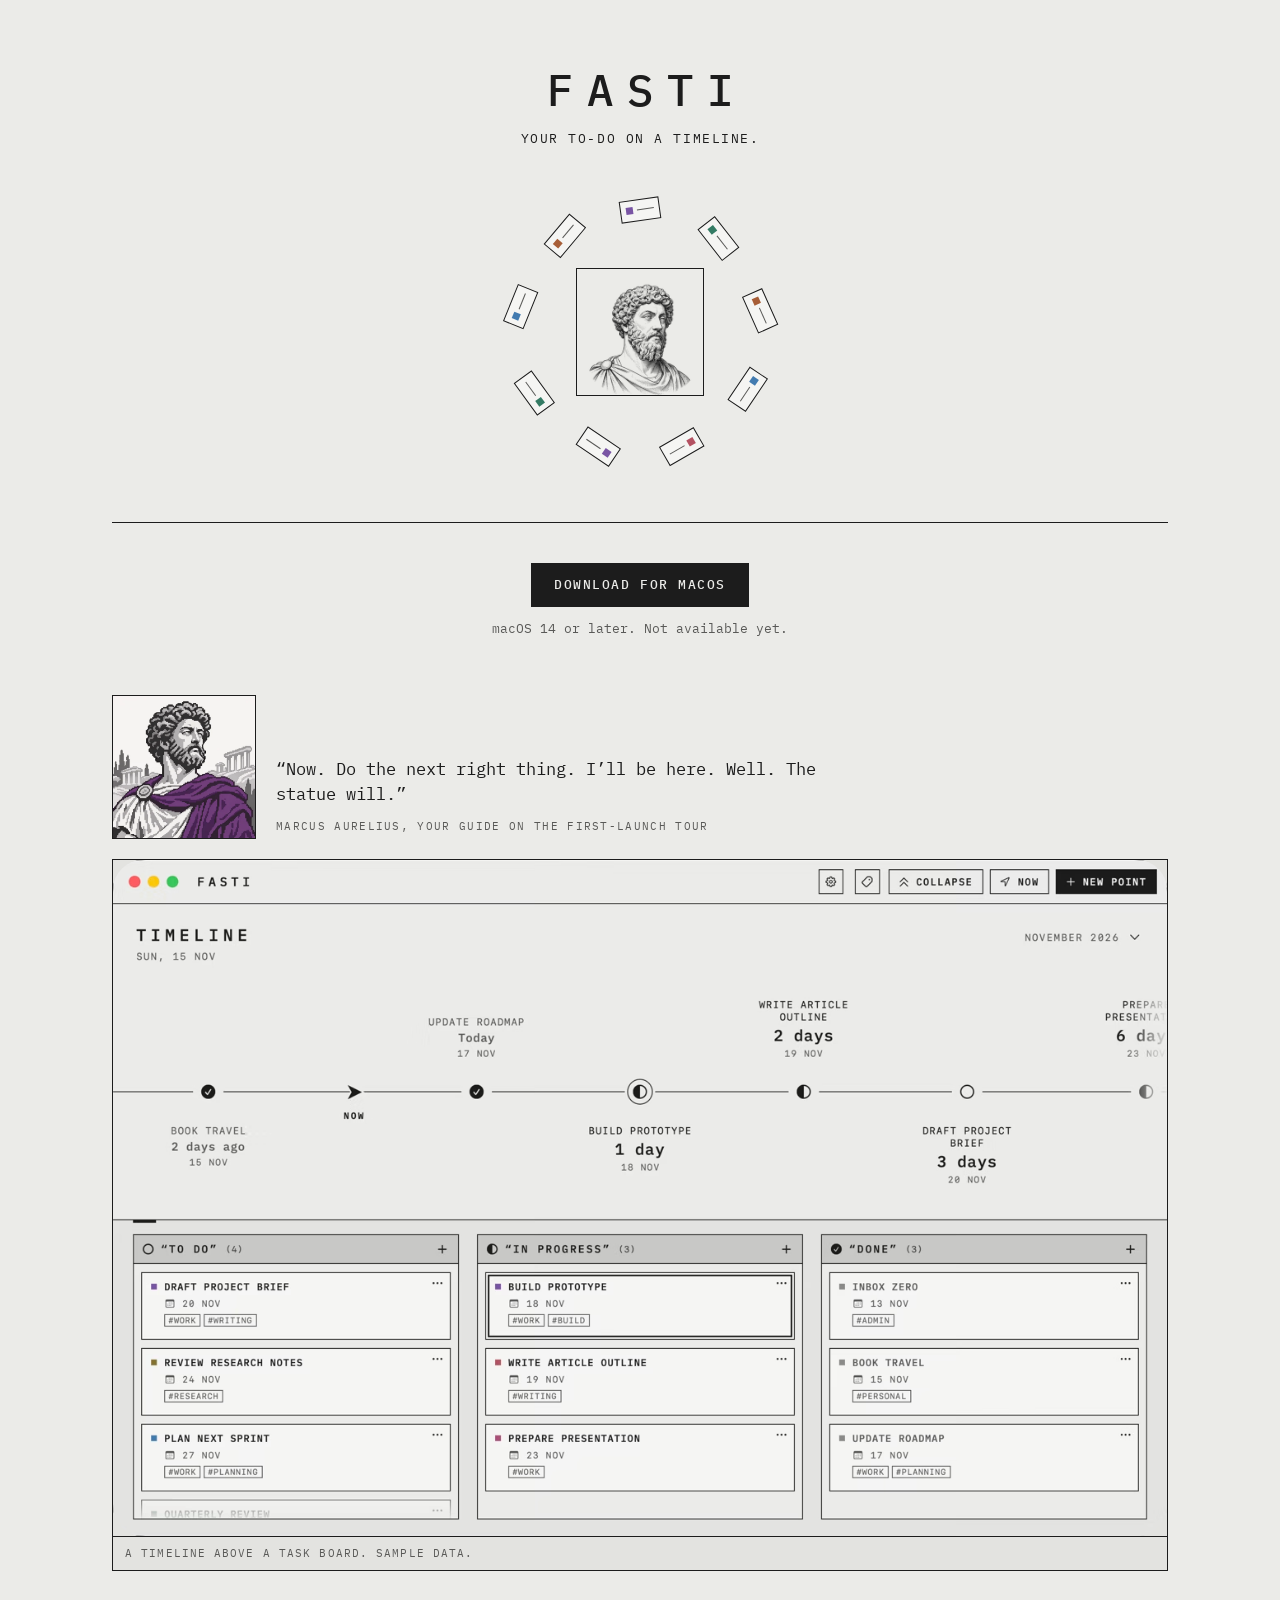
==== commit 9fce8989: "Lay the page out like the sketch, with the new Marcus Wordmark and tagline over the app icon ringed " ====
--- a/index.html
+++ b/index.html
@@ -26,21 +26,49 @@
 </head>
 <body>
   <main class="wrap">
-    <h1>Fasti</h1>
-    <p>A timeline above a task board, for the Mac. Each task shows when it’s due and whether it’s to do, in progress or done.</p>
+    <header class="hero">
+      <h1>Fasti</h1>
+      <p class="tagline">Your to-do on a timeline.</p>
+      <div class="burst" aria-hidden="true">
+          <span class="mini" style="--a: 0deg; --t: -8deg; --c: var(--lavender)"></span>
+          <span class="mini" style="--a: 40deg; --t: 12deg; --c: var(--mint)"></span>
+          <span class="mini" style="--a: 80deg; --t: -14deg; --c: var(--peach)"></span>
+          <span class="mini" style="--a: 118deg; --t: 6deg; --c: var(--blue)"></span>
+          <span class="mini" style="--a: 160deg; --t: -10deg; --c: var(--coral)"></span>
+          <span class="mini" style="--a: 200deg; --t: 14deg; --c: var(--lavender)"></span>
+          <span class="mini" style="--a: 240deg; --t: -6deg; --c: var(--mint)"></span>
+          <span class="mini" style="--a: 282deg; --t: 10deg; --c: var(--blue)"></span>
+          <span class="mini" style="--a: 322deg; --t: -12deg; --c: var(--peach)"></span>
+        <img class="icon" src="assets/img/icon-288.png" width="288" height="288" alt="">
+      </div>
+    </header>
+
+    <section class="get" aria-label="Download">
+      <a class="button prominent large" role="link" aria-disabled="true">Download for macOS</a>
+      <p class="muted">macOS 14 or later. Not available yet.</p>
+    </section>
+
+    <figure class="marcus">
+      <picture>
+        <source type="image/webp" srcset="assets/img/marcus.webp">
+        <img src="assets/img/marcus.png" width="480" height="480" alt="Pixel-art portrait of Marcus Aurelius in a purple cloak, with ruined temples behind him.">
+      </picture>
+      <figcaption>
+        <blockquote><p>Now. Do the next right thing. I’ll be here. Well. The statue will.</p></blockquote>
+        <p class="who">Marcus Aurelius, your guide on the first-launch tour</p>
+      </figcaption>
+    </figure>
 
     <figure class="shot">
       <picture>
         <source media="(prefers-color-scheme: dark)" type="image/avif" srcset="assets/img/shots/board-dark-1280.avif 1280w, assets/img/shots/board-dark-2560.avif 2560w" sizes="(min-width: 1120px) 1056px, calc(100vw - 32px)">
         <source media="(prefers-color-scheme: dark)" srcset="assets/img/shots/board-dark-1280.png">
         <source type="image/avif" srcset="assets/img/shots/board-light-1280.avif 1280w, assets/img/shots/board-light-2560.avif 2560w" sizes="(min-width: 1120px) 1056px, calc(100vw - 32px)">
-        <img src="assets/img/shots/board-light-1280.png" width="1280" height="820" fetchpriority="high"
+        <img src="assets/img/shots/board-light-1280.png" width="1280" height="820" loading="lazy"
              alt="The Fasti window: a timeline of tasks above To Do, In Progress and Done columns of cards.">
       </picture>
-      <figcaption>Sample data</figcaption>
+      <figcaption>A timeline above a task board. Sample data.</figcaption>
     </figure>
-
-    <p class="muted">macOS 14 or later. Not available yet.</p>
   </main>
 </body>
 </html>
--- a/assets/css/site.css
+++ b/assets/css/site.css
@@ -11,7 +11,15 @@
   --paper: #ebebe8;
   --board: #e3e3e0;
   --ink: #1c1c1c;
+  --card: #f5f5f3;
   --muted: #595957;
+  --hover: #dcdcd9;
+  /* Point colours appear only as the small square on a card. */
+  --lavender: #7955a4;
+  --mint: #347b64;
+  --peach: #a75e37;
+  --blue: #427bb0;
+  --coral: #b45262;
   --font: "IBM Plex Mono", ui-monospace, "SF Mono", Menlo, monospace;
   --gutter: 16px;
 }
@@ -20,8 +28,15 @@
   :root {
     --paper: #151515;
     --board: #111111;
+    --card: #1d1d1c;
     --ink: #e6e6e2;
     --muted: #a3a39e;
+    --hover: #262625;
+    --lavender: #c9afff;
+    --mint: #a3e8cd;
+    --peach: #ffbd9c;
+    --blue: #a4caff;
+    --coral: #ff9eaa;
   }
 }
 
@@ -43,23 +58,79 @@
 
 .wrap { max-width: 1120px; margin: 0 auto; padding: 64px var(--gutter); }
 
-h1 {
-  margin: 0;
-  font-size: 15px; font-weight: 500; line-height: 1.6;
-  letter-spacing: 0.32em; text-transform: uppercase;
-}
+h1, h2 { font-weight: 500; text-transform: uppercase; margin: 0; }
 
 p { max-width: 60ch; margin: 16px 0 0; }
 .muted { color: var(--muted); }
 
-/* Screenshot in a plain 1px ink frame, square, no shadow. */
-.shot { margin: 40px 0 0; border: 1px solid var(--ink); background: var(--board); }
+/* ---------- Hero: wordmark, tagline, the icon among its cards ---------- */
+
+.hero { text-align: center; }
+.hero h1 { font-size: clamp(28px, 6vw, 44px); line-height: 1.2; letter-spacing: 0.32em; margin-right: -0.32em; }
+.tagline { margin: 12px auto 0; font-size: 13px; letter-spacing: 0.12em; text-transform: uppercase; }
+
+/* Cards (as on the board: square, ink border, colour square) ringed round the icon. */
+.burst { position: relative; width: 300px; height: 300px; margin: 32px auto 0; }
+.burst .icon { position: absolute; left: 50%; top: 50%; width: 128px; margin: -64px 0 0 -64px; border: 1px solid var(--ink); }
+.mini {
+  position: absolute; left: 50%; top: 50%; width: 40px; height: 22px; margin: -11px 0 0 -20px;
+  border: 1px solid var(--ink); background: var(--card);
+  transform: rotate(var(--a)) translateY(-122px) rotate(var(--t));
+}
+.mini::before { content: ""; position: absolute; left: 5px; top: 6px; width: 7px; height: 7px; background: var(--c); }
+.mini::after { content: ""; position: absolute; left: 16px; right: 5px; top: 9px; height: 1px; background: var(--muted); }
+
+@media (max-width: 400px) {
+  .burst { width: 248px; height: 248px; }
+  .burst .icon { width: 104px; margin: -52px 0 0 -52px; }
+  .mini { transform: rotate(var(--a)) translateY(-100px) rotate(var(--t)); }
+}
+
+/* ---------- Download ---------- */
+
+.get { margin-top: 40px; padding-top: 40px; border-top: 1px solid var(--ink); text-align: center; }
+.get .muted { margin: 12px auto 0; font-size: 13px; }
+
+/* FastiButtonStyle: square, ink border; the primary action is ink-filled. */
+.button {
+  display: inline-flex; align-items: center; justify-content: center;
+  height: 30px; padding: 0 12px;
+  border: 1px solid var(--ink); border-radius: 0;
+  background: var(--paper); color: var(--ink);
+  font: 500 12px/1 var(--font); letter-spacing: 0.12em; text-transform: uppercase;
+  text-decoration: none; white-space: nowrap;
+}
+.button.prominent { background: var(--ink); color: var(--paper); }
+a.button[href]:hover { background: var(--hover); }
+a.button.prominent[href]:hover { background: var(--muted); border-color: var(--muted); }
+.button[aria-disabled="true"] { cursor: default; }
+.button.large { height: 44px; padding: 0 22px; font-size: 13px; }
+
+/* ---------- Marcus: portrait and his line ---------- */
+
+.marcus { display: flex; align-items: flex-end; gap: 20px; margin: 56px 0 0; }
+.marcus img { width: 144px; border: 1px solid var(--ink); }
+.marcus picture { flex: none; }
+.marcus figcaption { padding: 0 0 4px; }
+.marcus blockquote { margin: 0; }
+.marcus blockquote p { margin: 0; font-size: 17px; line-height: 1.5; }
+.marcus blockquote p::before { content: "“"; }
+.marcus blockquote p::after { content: "”"; }
+.marcus .who { max-width: none; margin: 10px 0 0; color: var(--muted); font-size: 11px; letter-spacing: 0.12em; text-transform: uppercase; }
+
+@media (max-width: 480px) {
+  .marcus { gap: 14px; }
+  .marcus img { width: 96px; }
+  .marcus blockquote p { font-size: 15px; }
+}
+
+/* ---------- Screenshot in a plain 1px ink frame, square, no shadow ---------- */
+
+.shot { margin: 20px 0 0; border: 1px solid var(--ink); background: var(--board); }
 .shot img { width: 100%; }
 /* Captures include the desktop behind the window's rounded corners; mask to the window's own corner. */
 .shot picture img { border-radius: 2.82% / 4.4%; }
-figcaption {
+.shot figcaption {
   padding: 8px 12px; border-top: 1px solid var(--ink); color: var(--muted);
   font-size: 11px; letter-spacing: 0.1em; text-transform: uppercase;
 }
-
-.shot + p { margin-top: 24px; }
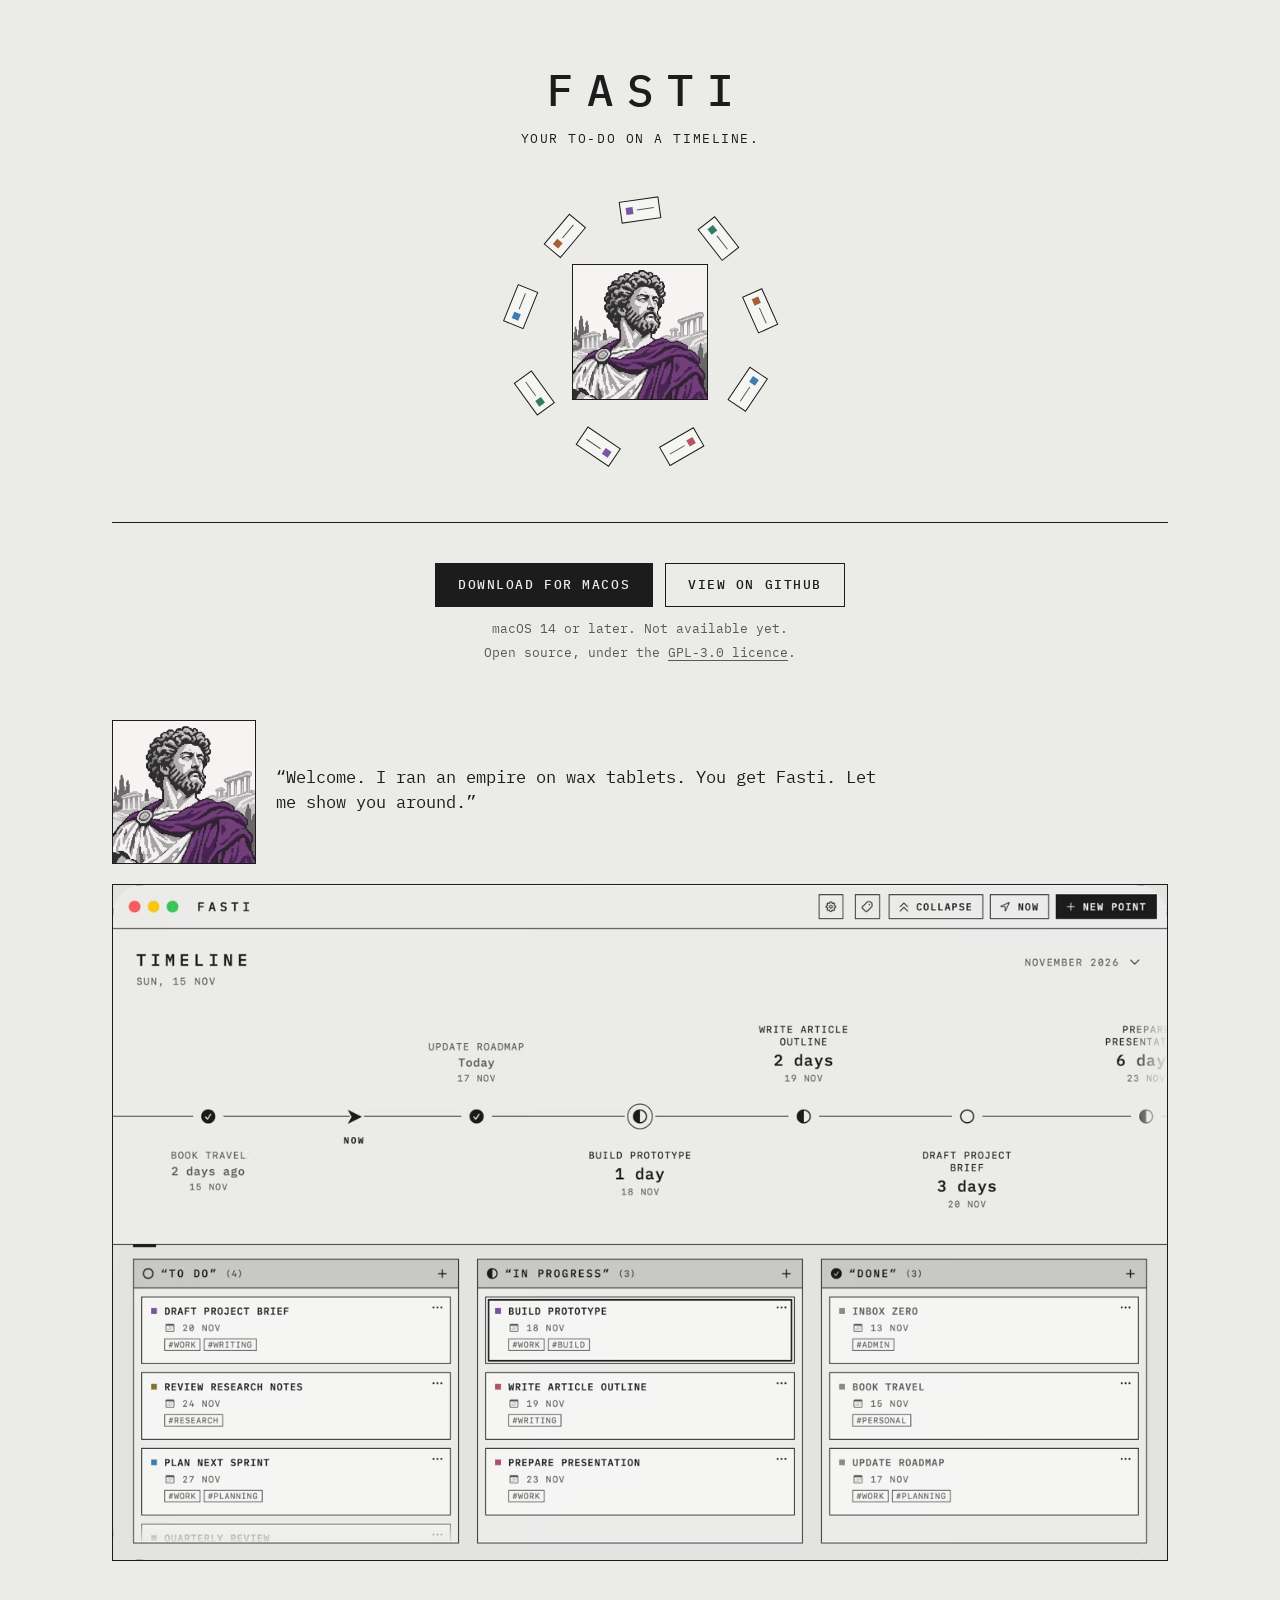
==== commit 67b7adde: "Spin the cards round Marcus, cycle his tour lines, link the repo The hero centres the pixel-art Marc" ====
--- a/index.html
+++ b/index.html
@@ -29,7 +29,8 @@
     <header class="hero">
       <h1>Fasti</h1>
       <p class="tagline">Your to-do on a timeline.</p>
-      <div class="burst" aria-hidden="true">
+      <div class="burst">
+        <div class="ring" aria-hidden="true">
           <span class="mini" style="--a: 0deg; --t: -8deg; --c: var(--lavender)"></span>
           <span class="mini" style="--a: 40deg; --t: 12deg; --c: var(--mint)"></span>
           <span class="mini" style="--a: 80deg; --t: -14deg; --c: var(--peach)"></span>
@@ -39,23 +40,30 @@
           <span class="mini" style="--a: 240deg; --t: -6deg; --c: var(--mint)"></span>
           <span class="mini" style="--a: 282deg; --t: 10deg; --c: var(--blue)"></span>
           <span class="mini" style="--a: 322deg; --t: -12deg; --c: var(--peach)"></span>
-        <img class="icon" src="assets/img/icon-288.png" width="288" height="288" alt="">
+        </div>
+        <picture>
+          <source type="image/webp" srcset="assets/img/marcus.webp">
+          <img class="icon" src="assets/img/marcus.png" width="480" height="480" alt="Pixel-art portrait of Marcus Aurelius in a purple cloak, with ruined temples behind him.">
+        </picture>
       </div>
     </header>
 
     <section class="get" aria-label="Download">
-      <a class="button prominent large" role="link" aria-disabled="true">Download for macOS</a>
+      <div class="buttons">
+        <a class="button prominent large" role="link" aria-disabled="true">Download for macOS</a>
+        <a class="button large" href="https://github.com/DennisGrellmann/Fasti-Desktop-Mac">View on GitHub</a>
+      </div>
       <p class="muted">macOS 14 or later. Not available yet.</p>
+      <p class="muted">Open source, under the <a href="https://github.com/DennisGrellmann/Fasti-Desktop-Mac/blob/main/LICENSE">GPL-3.0 licence</a>.</p>
     </section>
 
     <figure class="marcus">
       <picture>
         <source type="image/webp" srcset="assets/img/marcus.webp">
-        <img src="assets/img/marcus.png" width="480" height="480" alt="Pixel-art portrait of Marcus Aurelius in a purple cloak, with ruined temples behind him.">
+        <img src="assets/img/marcus.png" width="480" height="480" alt="Marcus Aurelius" loading="lazy">
       </picture>
       <figcaption>
-        <blockquote><p>Now. Do the next right thing. I’ll be here. Well. The statue will.</p></blockquote>
-        <p class="who">Marcus Aurelius, your guide on the first-launch tour</p>
+        <blockquote><p id="marcus-line">Welcome. I ran an empire on wax tablets. You get Fasti. Let me show you around.</p></blockquote>
       </figcaption>
     </figure>
 
@@ -67,8 +75,35 @@
         <img src="assets/img/shots/board-light-1280.png" width="1280" height="820" loading="lazy"
              alt="The Fasti window: a timeline of tasks above To Do, In Progress and Done columns of cards.">
       </picture>
-      <figcaption>A timeline above a task board. Sample data.</figcaption>
     </figure>
   </main>
+  <script>
+    // Marcus's lines from the first-launch tour (TourScript.swift), shown in turn.
+    (function () {
+      var lines = [
+        "Welcome. I ran an empire on wax tablets. You get Fasti. Let me show you around.",
+        "This is the timeline. The arrow is now. Past on the left, future on the right. Very philosophical.",
+        "Every point tells you how far away it is. Two days. Not “soon.” Not “eventually.” Two days.",
+        "Below, the same work, by status. Drag it forward when you start. Moving a card is not the same as doing the task. But it is a start.",
+        "Pick one, and both views agree. Rare, in my experience of committees.",
+        "Time to work? Fold the timeline away. Stop looking at the road, and walk.",
+        "New point. A title, a date, a colour. I recommend Lavender. Close enough to imperial.",
+        "Now. Do the next right thing. I’ll be here. Well. The statue will."
+      ];
+      var el = document.getElementById("marcus-line");
+      if (!el) return;
+      var still = window.matchMedia("(prefers-reduced-motion: reduce)").matches;
+      var i = 0, paused = false;
+      el.closest("figure").addEventListener("mouseenter", function () { paused = true; });
+      el.closest("figure").addEventListener("mouseleave", function () { paused = false; });
+      setInterval(function () {
+        if (paused || document.hidden) return;
+        i = (i + 1) % lines.length;
+        if (still) { el.textContent = lines[i]; return; }
+        el.classList.add("out");
+        setTimeout(function () { el.textContent = lines[i]; el.classList.remove("out"); }, 400);
+      }, 7000);
+    })();
+  </script>
 </body>
 </html>
--- a/assets/css/site.css
+++ b/assets/css/site.css
@@ -71,7 +71,10 @@
 
 /* Cards (as on the board: square, ink border, colour square) ringed round the icon. */
 .burst { position: relative; width: 300px; height: 300px; margin: 32px auto 0; }
-.burst .icon { position: absolute; left: 50%; top: 50%; width: 128px; margin: -64px 0 0 -64px; border: 1px solid var(--ink); }
+.burst .icon { position: absolute; left: 50%; top: 50%; width: 136px; margin: -68px 0 0 -68px; border: 1px solid var(--ink); }
+.ring { position: absolute; inset: 0; animation: orbit 90s linear infinite; }
+@keyframes orbit { to { transform: rotate(360deg); } }
+@media (prefers-reduced-motion: reduce) { .ring { animation: none; } }
 .mini {
   position: absolute; left: 50%; top: 50%; width: 40px; height: 22px; margin: -11px 0 0 -20px;
   border: 1px solid var(--ink); background: var(--card);
@@ -82,14 +85,17 @@
 
 @media (max-width: 400px) {
   .burst { width: 248px; height: 248px; }
-  .burst .icon { width: 104px; margin: -52px 0 0 -52px; }
+  .burst .icon { width: 112px; margin: -56px 0 0 -56px; }
   .mini { transform: rotate(var(--a)) translateY(-100px) rotate(var(--t)); }
 }
 
 /* ---------- Download ---------- */
 
 .get { margin-top: 40px; padding-top: 40px; border-top: 1px solid var(--ink); text-align: center; }
+.buttons { display: flex; flex-wrap: wrap; justify-content: center; gap: 12px; }
 .get .muted { margin: 12px auto 0; font-size: 13px; }
+.get .muted + .muted { margin-top: 4px; }
+.get a:not(.button) { color: inherit; text-underline-offset: 3px; }
 
 /* FastiButtonStyle: square, ink border; the primary action is ink-filled. */
 .button {
@@ -108,20 +114,21 @@
 
 /* ---------- Marcus: portrait and his line ---------- */
 
-.marcus { display: flex; align-items: flex-end; gap: 20px; margin: 56px 0 0; }
+.marcus { display: flex; align-items: center; gap: 20px; margin: 56px 0 0; }
 .marcus img { width: 144px; border: 1px solid var(--ink); }
 .marcus picture { flex: none; }
 .marcus figcaption { padding: 0 0 4px; }
 .marcus blockquote { margin: 0; }
-.marcus blockquote p { margin: 0; font-size: 17px; line-height: 1.5; }
+.marcus blockquote p { margin: 0; font-size: 17px; line-height: 1.5; transition: opacity 0.4s; }
+.marcus blockquote p.out { opacity: 0; }
+@media (prefers-reduced-motion: reduce) { .marcus blockquote p { transition: none; } }
 .marcus blockquote p::before { content: "“"; }
 .marcus blockquote p::after { content: "”"; }
-.marcus .who { max-width: none; margin: 10px 0 0; color: var(--muted); font-size: 11px; letter-spacing: 0.12em; text-transform: uppercase; }
 
 @media (max-width: 480px) {
   .marcus { gap: 14px; }
   .marcus img { width: 96px; }
-  .marcus blockquote p { font-size: 15px; }
+  .marcus blockquote p { font-size: 15px; min-height: 9em; }
 }
 
 /* ---------- Screenshot in a plain 1px ink frame, square, no shadow ---------- */
@@ -130,7 +137,3 @@
 .shot img { width: 100%; }
 /* Captures include the desktop behind the window's rounded corners; mask to the window's own corner. */
 .shot picture img { border-radius: 2.82% / 4.4%; }
-.shot figcaption {
-  padding: 8px 12px; border-top: 1px solid var(--ink); color: var(--muted);
-  font-size: 11px; letter-spacing: 0.1em; text-transform: uppercase;
-}
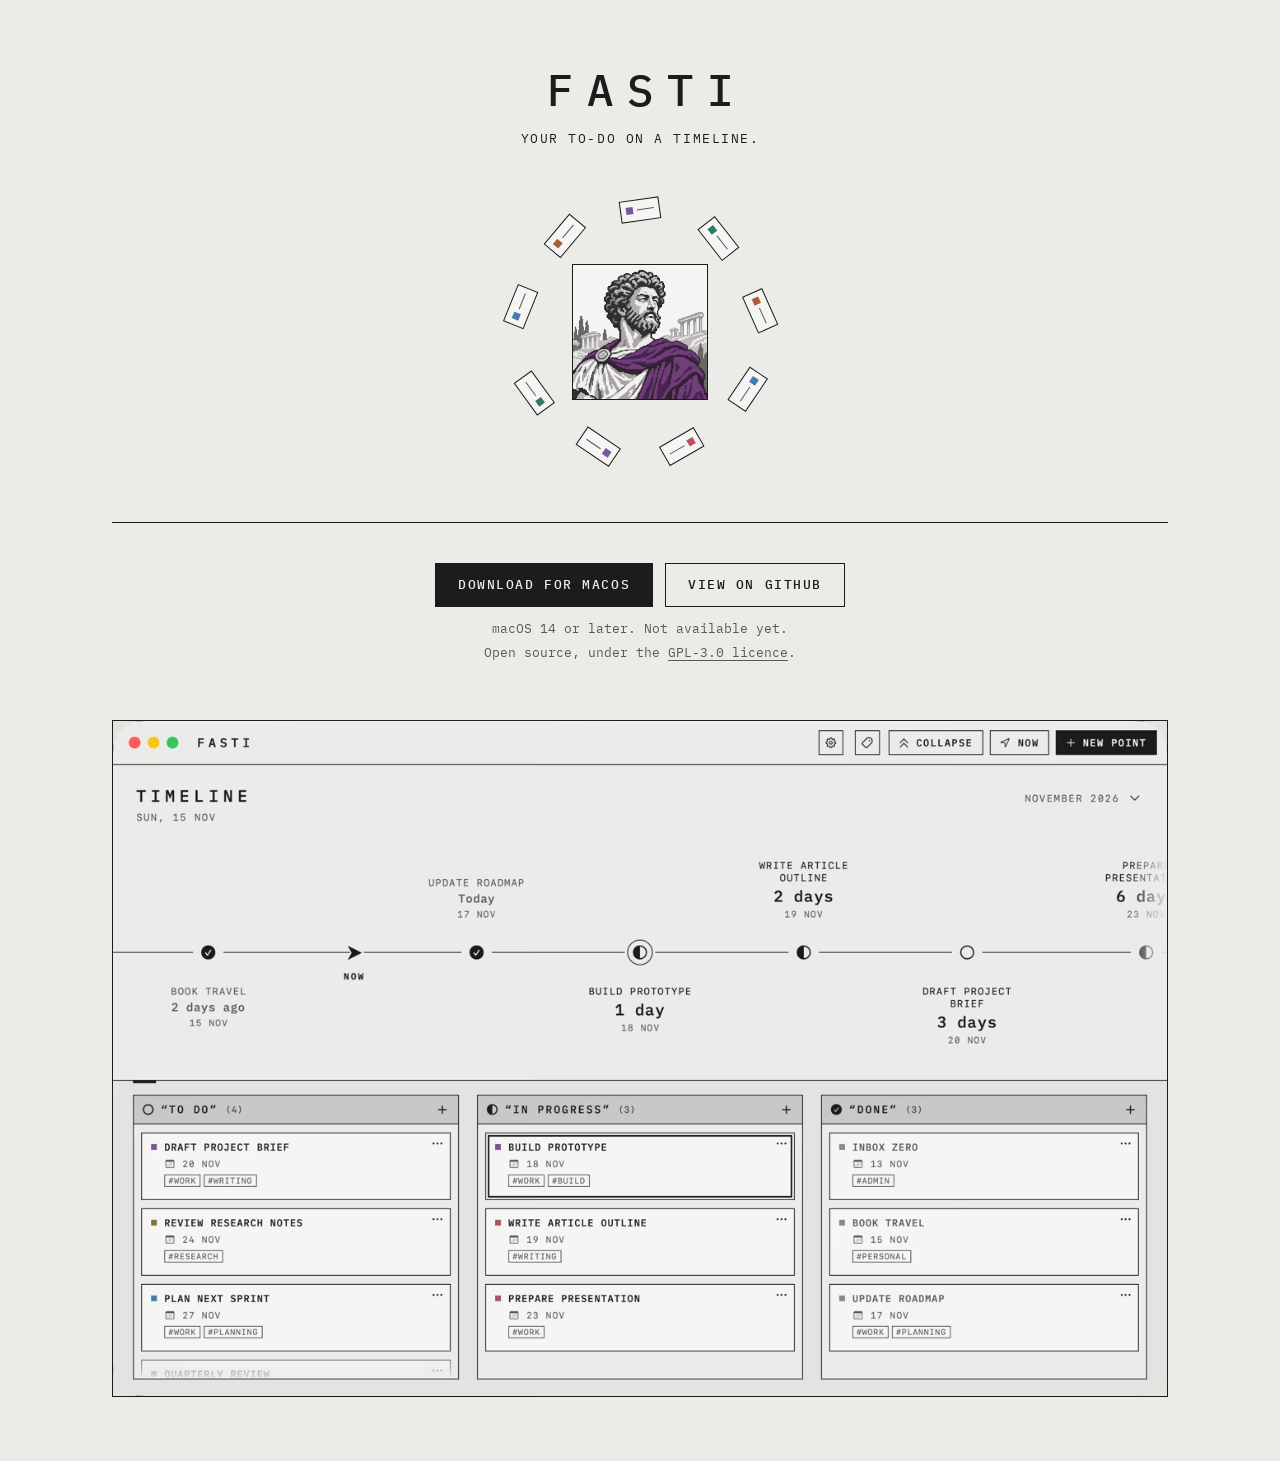
==== commit 4d09aacd: "Remove the Marcus portrait and quote section Co-Authored-By: Claude Opus 5.5 <noreply@anthropic.com>" ====
--- a/index.html
+++ b/index.html
@@ -57,16 +57,6 @@
       <p class="muted">Open source, under the <a href="https://github.com/DennisGrellmann/Fasti-Desktop-Mac/blob/main/LICENSE">GPL-3.0 licence</a>.</p>
     </section>
 
-    <figure class="marcus">
-      <picture>
-        <source type="image/webp" srcset="assets/img/marcus.webp">
-        <img src="assets/img/marcus.png" width="480" height="480" alt="Marcus Aurelius" loading="lazy">
-      </picture>
-      <figcaption>
-        <blockquote><p id="marcus-line">Welcome. I ran an empire on wax tablets. You get Fasti. Let me show you around.</p></blockquote>
-      </figcaption>
-    </figure>
-
     <figure class="shot">
       <picture>
         <source media="(prefers-color-scheme: dark)" type="image/avif" srcset="assets/img/shots/board-dark-1280.avif 1280w, assets/img/shots/board-dark-2560.avif 2560w" sizes="(min-width: 1120px) 1056px, calc(100vw - 32px)">
@@ -77,33 +67,5 @@
       </picture>
     </figure>
   </main>
-  <script>
-    // Marcus's lines from the first-launch tour (TourScript.swift), shown in turn.
-    (function () {
-      var lines = [
-        "Welcome. I ran an empire on wax tablets. You get Fasti. Let me show you around.",
-        "This is the timeline. The arrow is now. Past on the left, future on the right. Very philosophical.",
-        "Every point tells you how far away it is. Two days. Not “soon.” Not “eventually.” Two days.",
-        "Below, the same work, by status. Drag it forward when you start. Moving a card is not the same as doing the task. But it is a start.",
-        "Pick one, and both views agree. Rare, in my experience of committees.",
-        "Time to work? Fold the timeline away. Stop looking at the road, and walk.",
-        "New point. A title, a date, a colour. I recommend Lavender. Close enough to imperial.",
-        "Now. Do the next right thing. I’ll be here. Well. The statue will."
-      ];
-      var el = document.getElementById("marcus-line");
-      if (!el) return;
-      var still = window.matchMedia("(prefers-reduced-motion: reduce)").matches;
-      var i = 0, paused = false;
-      el.closest("figure").addEventListener("mouseenter", function () { paused = true; });
-      el.closest("figure").addEventListener("mouseleave", function () { paused = false; });
-      setInterval(function () {
-        if (paused || document.hidden) return;
-        i = (i + 1) % lines.length;
-        if (still) { el.textContent = lines[i]; return; }
-        el.classList.add("out");
-        setTimeout(function () { el.textContent = lines[i]; el.classList.remove("out"); }, 400);
-      }, 7000);
-    })();
-  </script>
 </body>
 </html>
--- a/assets/css/site.css
+++ b/assets/css/site.css
@@ -112,28 +112,9 @@
 .button[aria-disabled="true"] { cursor: default; }
 .button.large { height: 44px; padding: 0 22px; font-size: 13px; }
 
-/* ---------- Marcus: portrait and his line ---------- */
-
-.marcus { display: flex; align-items: center; gap: 20px; margin: 56px 0 0; }
-.marcus img { width: 144px; border: 1px solid var(--ink); }
-.marcus picture { flex: none; }
-.marcus figcaption { padding: 0 0 4px; }
-.marcus blockquote { margin: 0; }
-.marcus blockquote p { margin: 0; font-size: 17px; line-height: 1.5; transition: opacity 0.4s; }
-.marcus blockquote p.out { opacity: 0; }
-@media (prefers-reduced-motion: reduce) { .marcus blockquote p { transition: none; } }
-.marcus blockquote p::before { content: "“"; }
-.marcus blockquote p::after { content: "”"; }
-
-@media (max-width: 480px) {
-  .marcus { gap: 14px; }
-  .marcus img { width: 96px; }
-  .marcus blockquote p { font-size: 15px; min-height: 9em; }
-}
-
 /* ---------- Screenshot in a plain 1px ink frame, square, no shadow ---------- */
 
-.shot { margin: 20px 0 0; border: 1px solid var(--ink); background: var(--board); }
+.shot { margin: 56px 0 0; border: 1px solid var(--ink); background: var(--board); }
 .shot img { width: 100%; }
 /* Captures include the desktop behind the window's rounded corners; mask to the window's own corner. */
 .shot picture img { border-radius: 2.82% / 4.4%; }
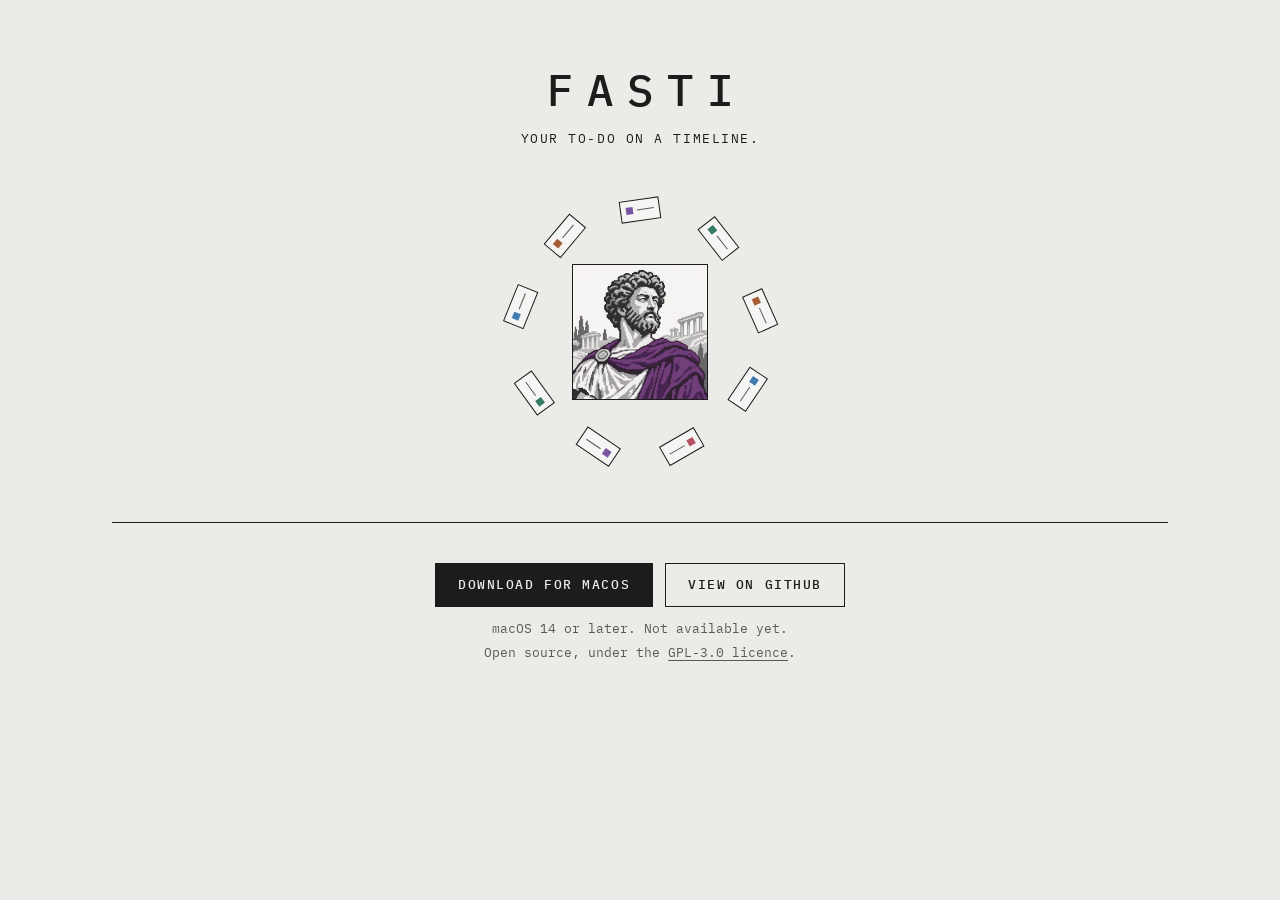
==== commit 1446a22a: "Remove the board screenshot from the foot of the home page Co-Authored-By: Claude Opus 5.5 <noreply@" ====
--- a/index.html
+++ b/index.html
@@ -18,8 +18,8 @@
   <meta property="og:image:height" content="630">
   <meta property="og:image:alt" content="Fasti for Mac beside the app's timeline and board">
   <meta name="twitter:card" content="summary_large_image">
-  <link rel="icon" type="image/png" href="assets/img/favicon-64.png">
-  <link rel="apple-touch-icon" href="assets/img/apple-touch-icon.png">
+  <link rel="icon" type="image/png" href="assets/img/favicon-64.png?v=2">
+  <link rel="apple-touch-icon" href="assets/img/apple-touch-icon.png?v=2">
   <link rel="preload" href="assets/fonts/IBMPlexMono-Regular-Latin1.woff2" as="font" type="font/woff2" crossorigin>
   <link rel="preload" href="assets/fonts/IBMPlexMono-Medium-Latin1.woff2" as="font" type="font/woff2" crossorigin>
   <link rel="stylesheet" href="assets/css/site.css">
@@ -56,16 +56,6 @@
       <p class="muted">macOS 14 or later. Not available yet.</p>
       <p class="muted">Open source, under the <a href="https://github.com/DennisGrellmann/Fasti-Desktop-Mac/blob/main/LICENSE">GPL-3.0 licence</a>.</p>
     </section>
-
-    <figure class="shot">
-      <picture>
-        <source media="(prefers-color-scheme: dark)" type="image/avif" srcset="assets/img/shots/board-dark-1280.avif 1280w, assets/img/shots/board-dark-2560.avif 2560w" sizes="(min-width: 1120px) 1056px, calc(100vw - 32px)">
-        <source media="(prefers-color-scheme: dark)" srcset="assets/img/shots/board-dark-1280.png">
-        <source type="image/avif" srcset="assets/img/shots/board-light-1280.avif 1280w, assets/img/shots/board-light-2560.avif 2560w" sizes="(min-width: 1120px) 1056px, calc(100vw - 32px)">
-        <img src="assets/img/shots/board-light-1280.png" width="1280" height="820" loading="lazy"
-             alt="The Fasti window: a timeline of tasks above To Do, In Progress and Done columns of cards.">
-      </picture>
-    </figure>
   </main>
 </body>
 </html>
--- a/assets/css/site.css
+++ b/assets/css/site.css
@@ -112,9 +112,3 @@
 .button[aria-disabled="true"] { cursor: default; }
 .button.large { height: 44px; padding: 0 22px; font-size: 13px; }
 
-/* ---------- Screenshot in a plain 1px ink frame, square, no shadow ---------- */
-
-.shot { margin: 56px 0 0; border: 1px solid var(--ink); background: var(--board); }
-.shot img { width: 100%; }
-/* Captures include the desktop behind the window's rounded corners; mask to the window's own corner. */
-.shot picture img { border-radius: 2.82% / 4.4%; }
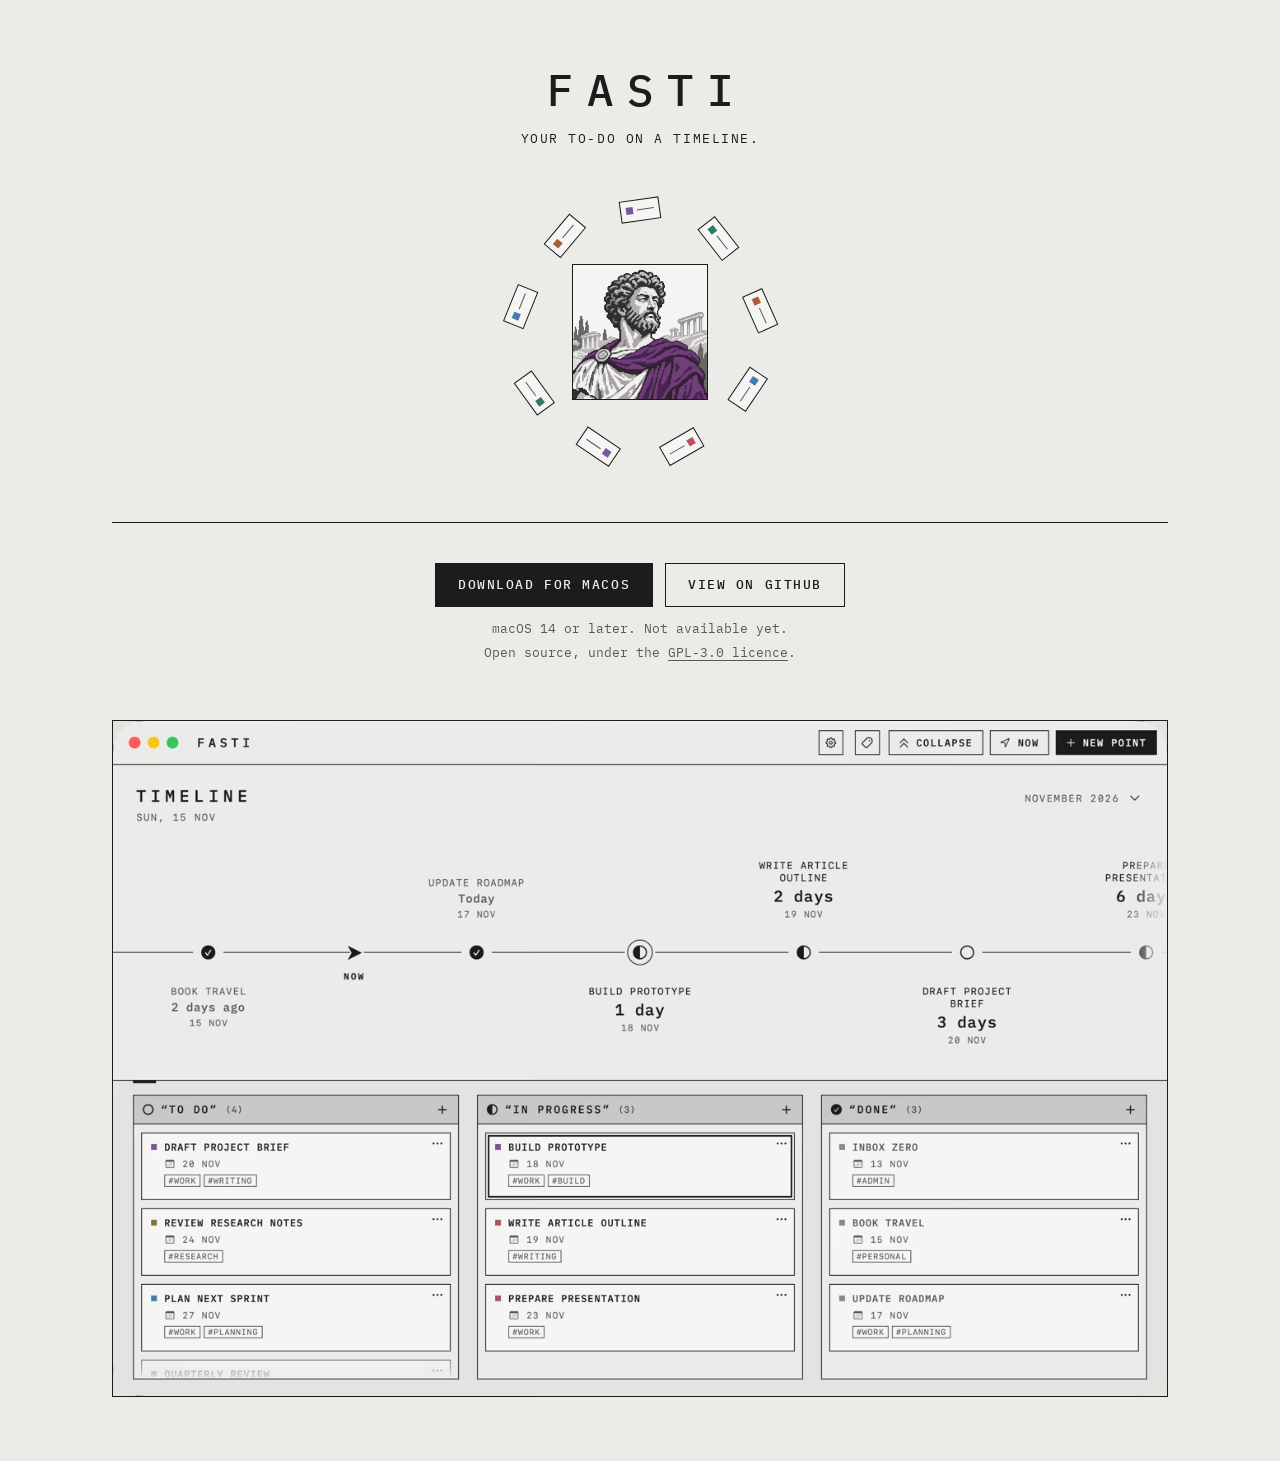
==== commit f255745a: "Restore the board screenshot at the foot of the home page Reverts the previous commit.  Co-Authored-" ====
--- a/index.html
+++ b/index.html
@@ -56,6 +56,16 @@
       <p class="muted">macOS 14 or later. Not available yet.</p>
       <p class="muted">Open source, under the <a href="https://github.com/DennisGrellmann/Fasti-Desktop-Mac/blob/main/LICENSE">GPL-3.0 licence</a>.</p>
     </section>
+
+    <figure class="shot">
+      <picture>
+        <source media="(prefers-color-scheme: dark)" type="image/avif" srcset="assets/img/shots/board-dark-1280.avif 1280w, assets/img/shots/board-dark-2560.avif 2560w" sizes="(min-width: 1120px) 1056px, calc(100vw - 32px)">
+        <source media="(prefers-color-scheme: dark)" srcset="assets/img/shots/board-dark-1280.png">
+        <source type="image/avif" srcset="assets/img/shots/board-light-1280.avif 1280w, assets/img/shots/board-light-2560.avif 2560w" sizes="(min-width: 1120px) 1056px, calc(100vw - 32px)">
+        <img src="assets/img/shots/board-light-1280.png" width="1280" height="820" loading="lazy"
+             alt="The Fasti window: a timeline of tasks above To Do, In Progress and Done columns of cards.">
+      </picture>
+    </figure>
   </main>
 </body>
 </html>
--- a/assets/css/site.css
+++ b/assets/css/site.css
@@ -112,3 +112,9 @@
 .button[aria-disabled="true"] { cursor: default; }
 .button.large { height: 44px; padding: 0 22px; font-size: 13px; }
 
+/* ---------- Screenshot in a plain 1px ink frame, square, no shadow ---------- */
+
+.shot { margin: 56px 0 0; border: 1px solid var(--ink); background: var(--board); }
+.shot img { width: 100%; }
+/* Captures include the desktop behind the window's rounded corners; mask to the window's own corner. */
+.shot picture img { border-radius: 2.82% / 4.4%; }
